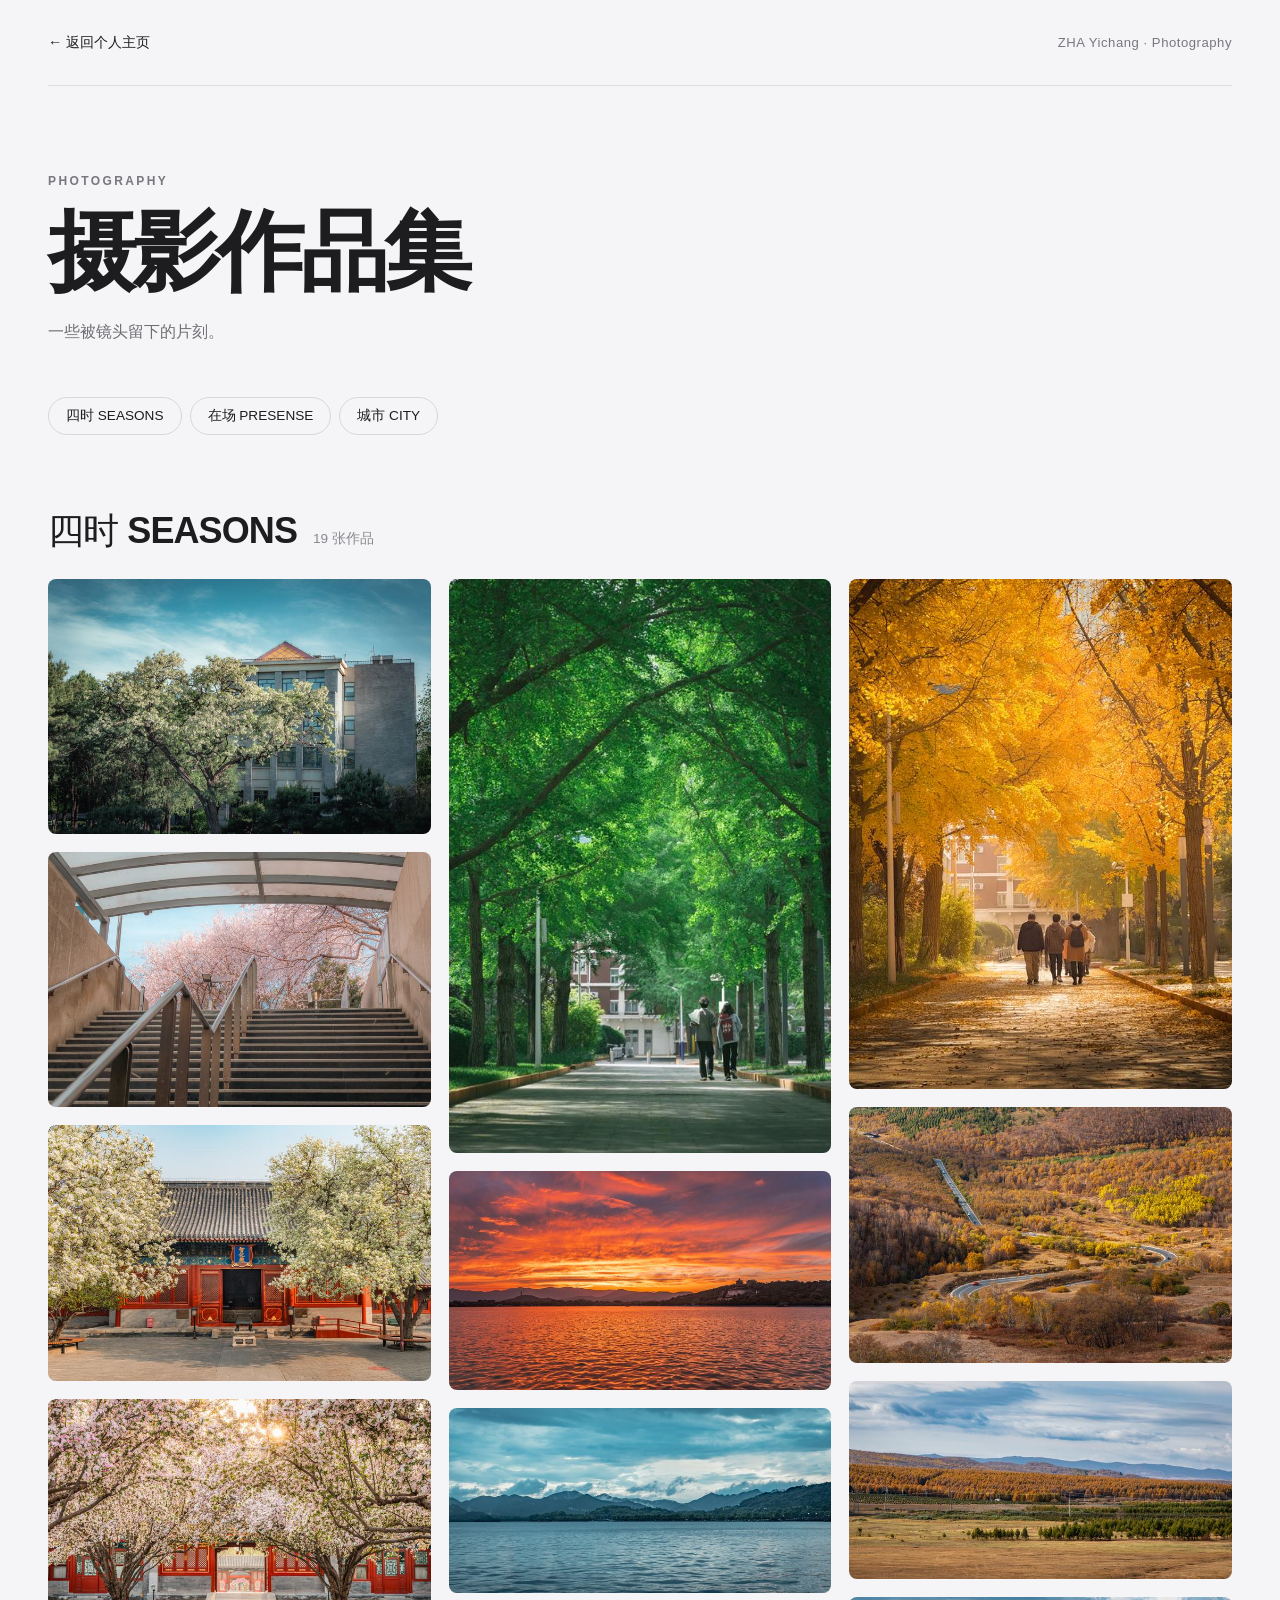
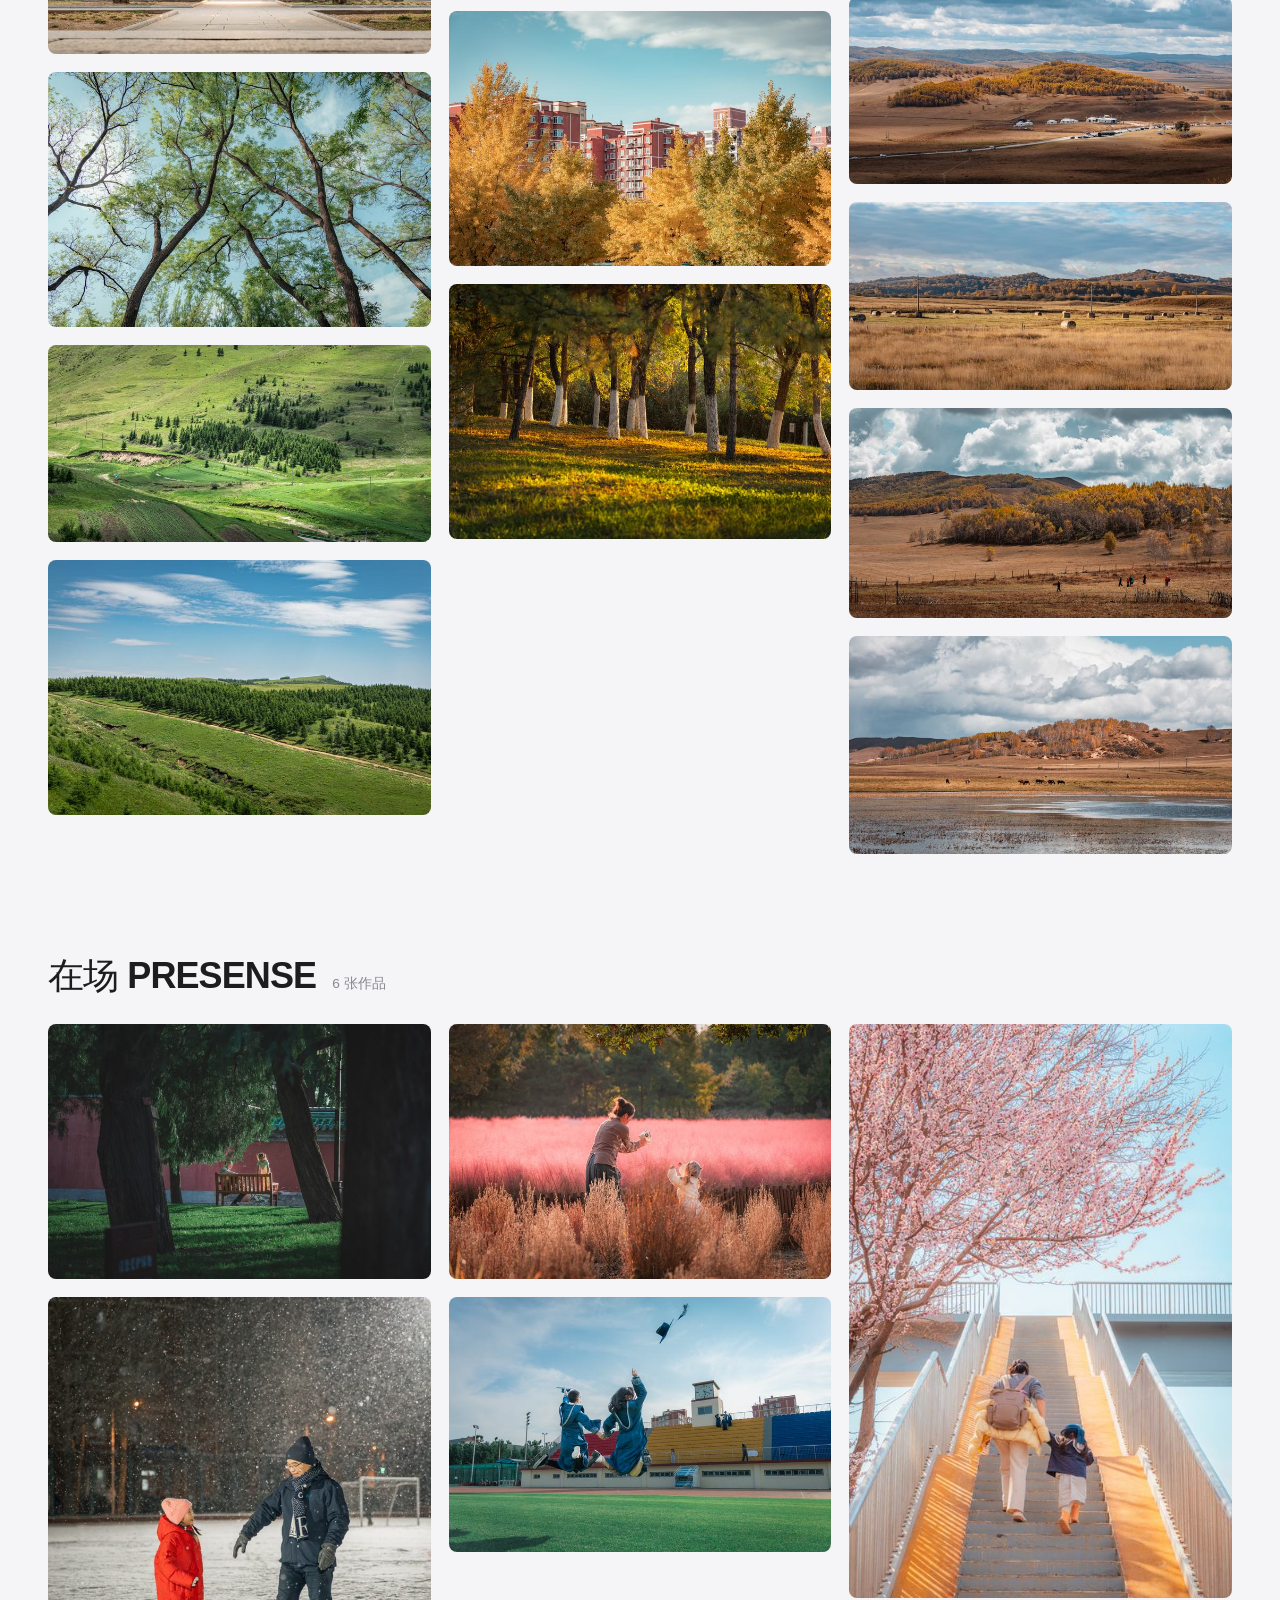
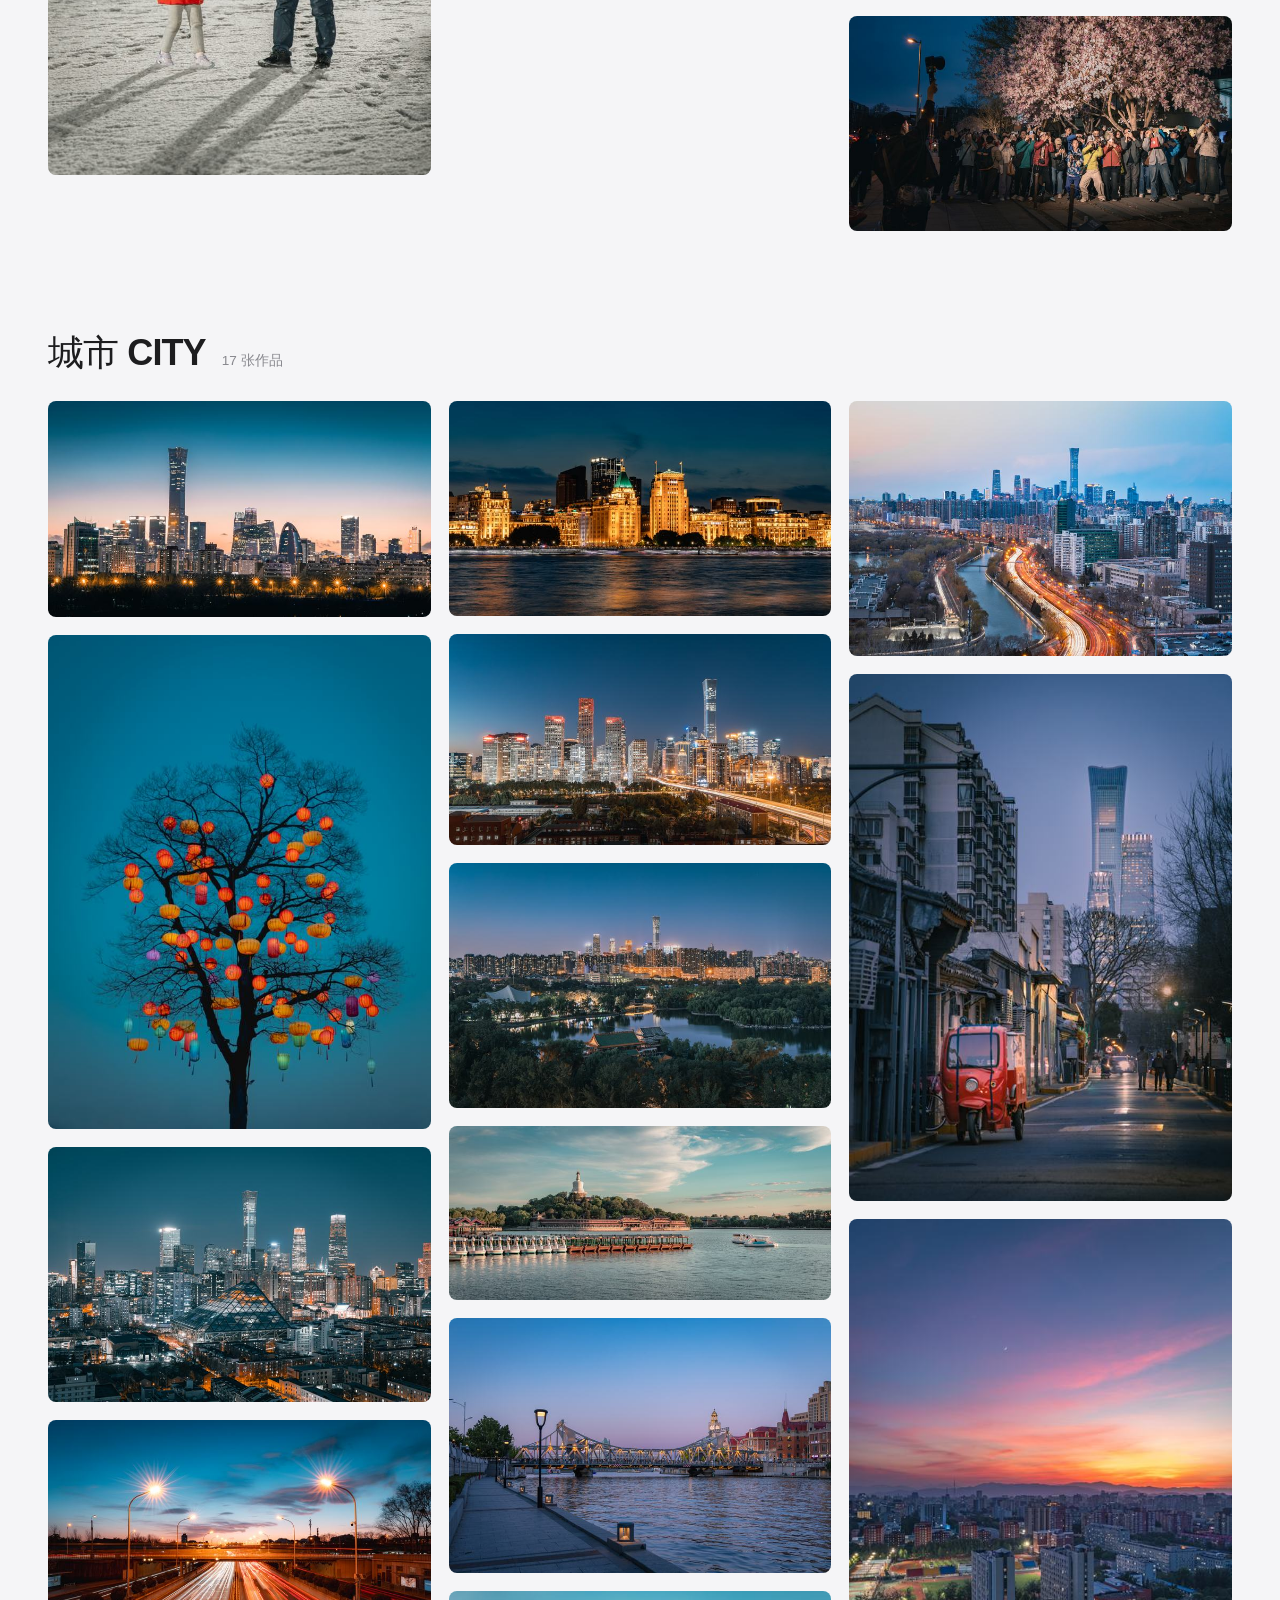
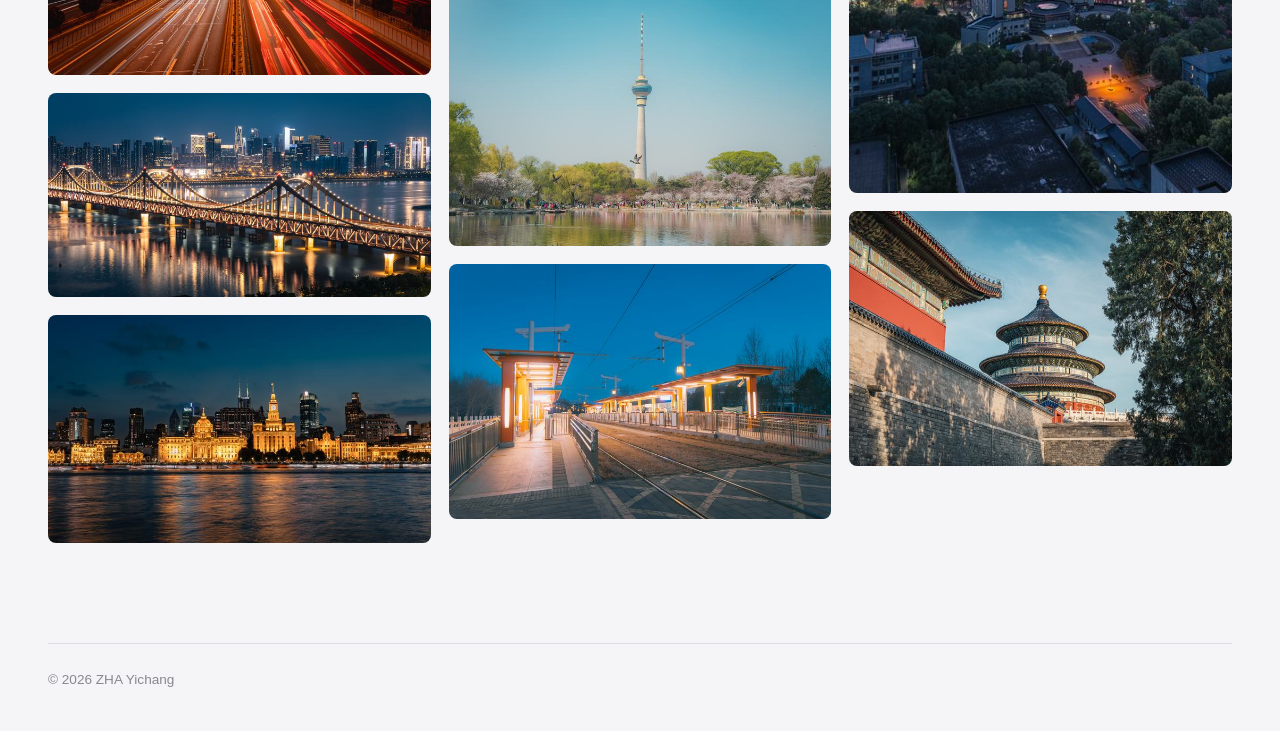
==== photography/index.html @ 71d35d32 "Add photography gallery and batch image workflow" ====
<!doctype html>
<html lang="zh-CN">
<head>
  <meta charset="utf-8">
  <meta name="viewport" content="width=device-width, initial-scale=1">
  <meta name="theme-color" content="#f5f5f7">
  <title>摄影作品集 | 查一畅</title>
  <meta name="description" content="查一畅的摄影作品集。">
  <link rel="icon" href="data:,">
  <link rel="stylesheet" href="style.css">
  <script src="photos.js" defer></script>
  <script src="script.js" defer></script>
</head>
<body>
  <div class="page">
    <header class="site-header">
      <a class="home-link" href="../">← 返回个人主页</a>
      <span class="site-name">ZHA Yichang · Photography</span>
    </header>

    <main>
      <div class="intro">
        <p class="eyebrow">PHOTOGRAPHY</p>
        <h1>摄影作品集</h1>
        <p>一些被镜头留下的片刻。</p>
      </div>
      <nav id="series-nav" class="series-nav" aria-label="作品系列"></nav>
      <div id="series-list"></div>
    </main>
    <footer>© 2026 ZHA Yichang</footer>
  </div>

  <dialog id="lightbox" aria-label="放大查看照片">
    <div class="lightbox-bar">
      <span id="photo-position"></span>
      <button id="close-photo" type="button" aria-label="关闭照片">×</button>
    </div>
    <button id="previous-photo" class="lightbox-arrow previous" type="button" aria-label="上一张">‹</button>
    <img id="large-photo" alt="">
    <button id="next-photo" class="lightbox-arrow next" type="button" aria-label="下一张">›</button>
    <p id="photo-title"></p>
  </dialog>
</body>
</html>
---- photography/style.css ----
:root {
  color-scheme: light dark;
  font-family: -apple-system, BlinkMacSystemFont, "PingFang SC", "Microsoft YaHei", sans-serif;
  background: #f5f5f7;
  color: #1d1d1f;
}
* { box-sizing: border-box; }
html { scroll-behavior: smooth; }
body { margin: 0; }
body:has(dialog[open]) { overflow: hidden; }
button { font: inherit; }
a { color: inherit; }
.page { max-width: 1240px; padding: 0 28px; margin: auto; }
.site-header { min-height: 86px; display: flex; align-items: center; justify-content: space-between; gap: 20px; border-bottom: 1px solid #dedee2; }
.home-link { text-decoration: none; font-size: .9rem; }
.home-link:hover { text-decoration: underline; }
.site-name { color: #77777e; font-size: .82rem; letter-spacing: .04em; }
.intro { padding: 88px 0 54px; }
.eyebrow { margin: 0 0 16px; color: #77777e; font-size: .75rem; font-weight: 600; letter-spacing: .2em; }
h1 { margin: 0; font-size: clamp(2.7rem, 7vw, 5.5rem); line-height: 1.08; letter-spacing: -.045em; font-weight: 600; }
.intro > p:last-child { margin: 22px 0 0; color: #6e6e73; font-size: 1.02rem; }
.series-nav { display: flex; gap: 8px; flex-wrap: wrap; margin-bottom: 74px; }
.series-nav a { padding: 9px 17px; border: 1px solid #d8d8dc; border-radius: 100px; text-decoration: none; font-size: .85rem; transition: background .18s, border-color .18s; }
.series-nav a:hover, .series-nav a:focus-visible { background: #fff; border-color: #a5a5ab; }
.series { scroll-margin-top: 26px; margin-bottom: 100px; }
.series-heading { display: flex; align-items: baseline; gap: 16px; margin-bottom: 27px; }
.series-heading h2 { margin: 0; font-size: clamp(1.6rem, 3vw, 2.25rem); line-height: 1.2; letter-spacing: -.025em; font-weight: 550; }
.series-heading span { color: #88888e; font-size: .85rem; }
.photo-grid { columns: 3; column-gap: 18px; }
.photo-card { display: block; width: 100%; padding: 0; margin: 0 0 18px; border: 0; border-radius: 8px; overflow: hidden; background: #e9e9ec; break-inside: avoid; cursor: zoom-in; text-align: left; }
.photo-card img { display: block; width: 100%; height: auto; transition: transform .3s ease, filter .3s ease; }
.photo-card:hover img { transform: scale(1.025); filter: brightness(.95); }
.photo-card:focus-visible { outline: 3px solid #0066cc; outline-offset: 3px; }
footer { padding: 28px 0 44px; border-top: 1px solid #dedee2; color: #88888e; font-size: .85rem; }
dialog { position: fixed; width: 100vw; max-width: none; height: 100dvh; max-height: none; inset: 0; margin: 0; padding: 0; border: 0; background: #111; color: #fff; }
dialog::backdrop { background: #111; }
.lightbox-bar { position: absolute; z-index: 2; top: 0; left: 0; right: 0; height: 66px; padding: 0 22px; display: flex; justify-content: space-between; align-items: center; background: linear-gradient(#0009, transparent); font-size: .85rem; }
#close-photo { width: 44px; height: 44px; border: 0; background: #ffffff20; border-radius: 50%; color: #fff; font-size: 2rem; line-height: 1; cursor: pointer; }
#large-photo { display: block; width: 100%; height: 100%; object-fit: contain; padding: 66px 75px 78px; }
.lightbox-arrow { position: absolute; z-index: 2; top: 50%; transform: translateY(-50%); width: 48px; height: 60px; border: 0; background: #ffffff20; color: #fff; font-size: 2.4rem; cursor: pointer; }
.lightbox-arrow.previous { left: 12px; }
.lightbox-arrow.next { right: 12px; }
#photo-title { position: absolute; bottom: 20px; left: 50%; transform: translateX(-50%); margin: 0; max-width: 80%; overflow: hidden; white-space: nowrap; text-overflow: ellipsis; color: #ddd; font-size: .9rem; }
@media (max-width: 800px) { .photo-grid { columns: 2; } .intro { padding-top: 64px; } }
@media (max-width: 560px) { .page { padding: 0 16px; } .site-header { min-height: 68px; } .site-name { display: none; } .intro { padding: 60px 0 38px; } .series-nav { margin-bottom: 58px; } .photo-grid { columns: 1; } .series { margin-bottom: 68px; } #large-photo { padding: 68px 8px 85px; } .lightbox-arrow { top: auto; bottom: 12px; transform: none; } .lightbox-arrow.previous { left: 16px; } .lightbox-arrow.next { right: 16px; } }
@media (prefers-color-scheme: dark) { :root { background: #090909; color: #f5f5f7; } .site-header, footer { border-color: #303035; } .site-name, .eyebrow, .intro > p:last-child, .series-heading span, footer { color: #a1a1a6; } .series-nav a { border-color: #414146; } .series-nav a:hover, .series-nav a:focus-visible { background: #252528; border-color: #999; } .photo-card { background: #252528; } }
@media (prefers-reduced-motion: reduce) { html { scroll-behavior: auto; } .photo-card img, .series-nav a { transition: none; } }
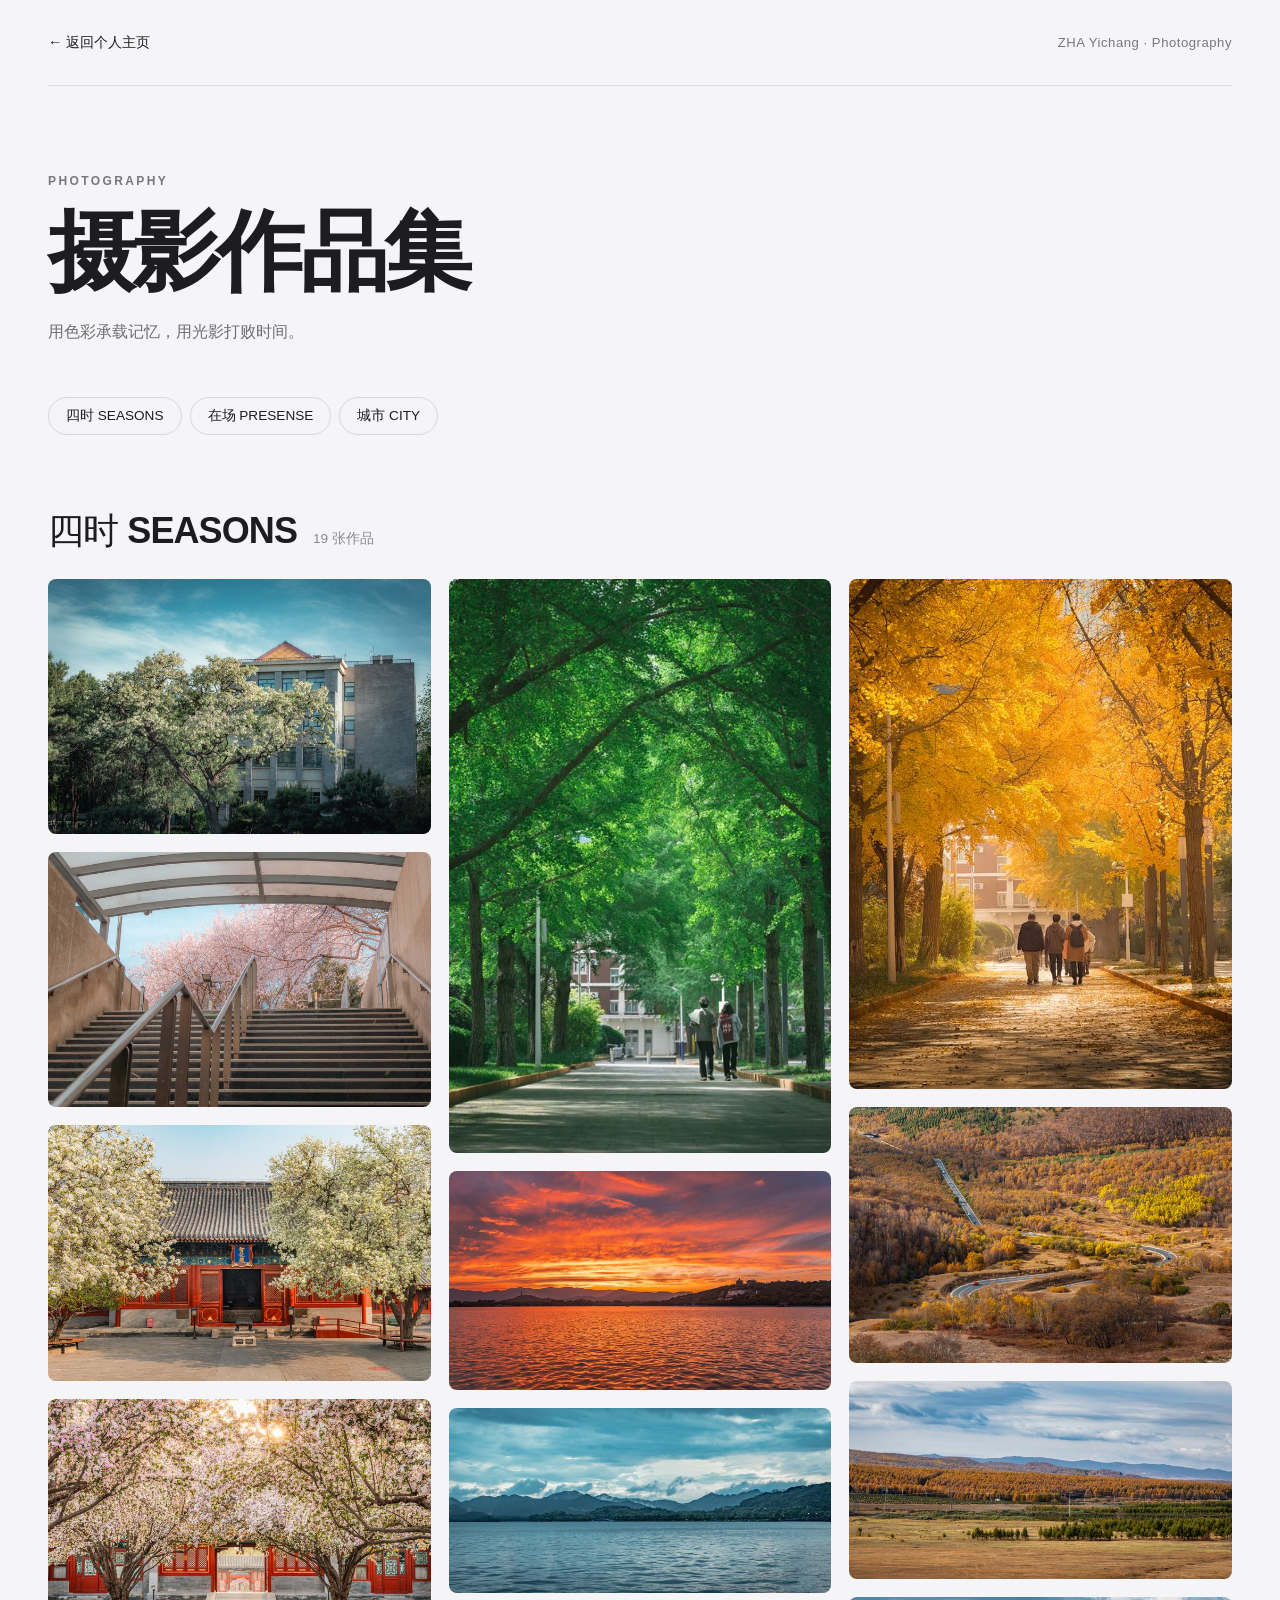
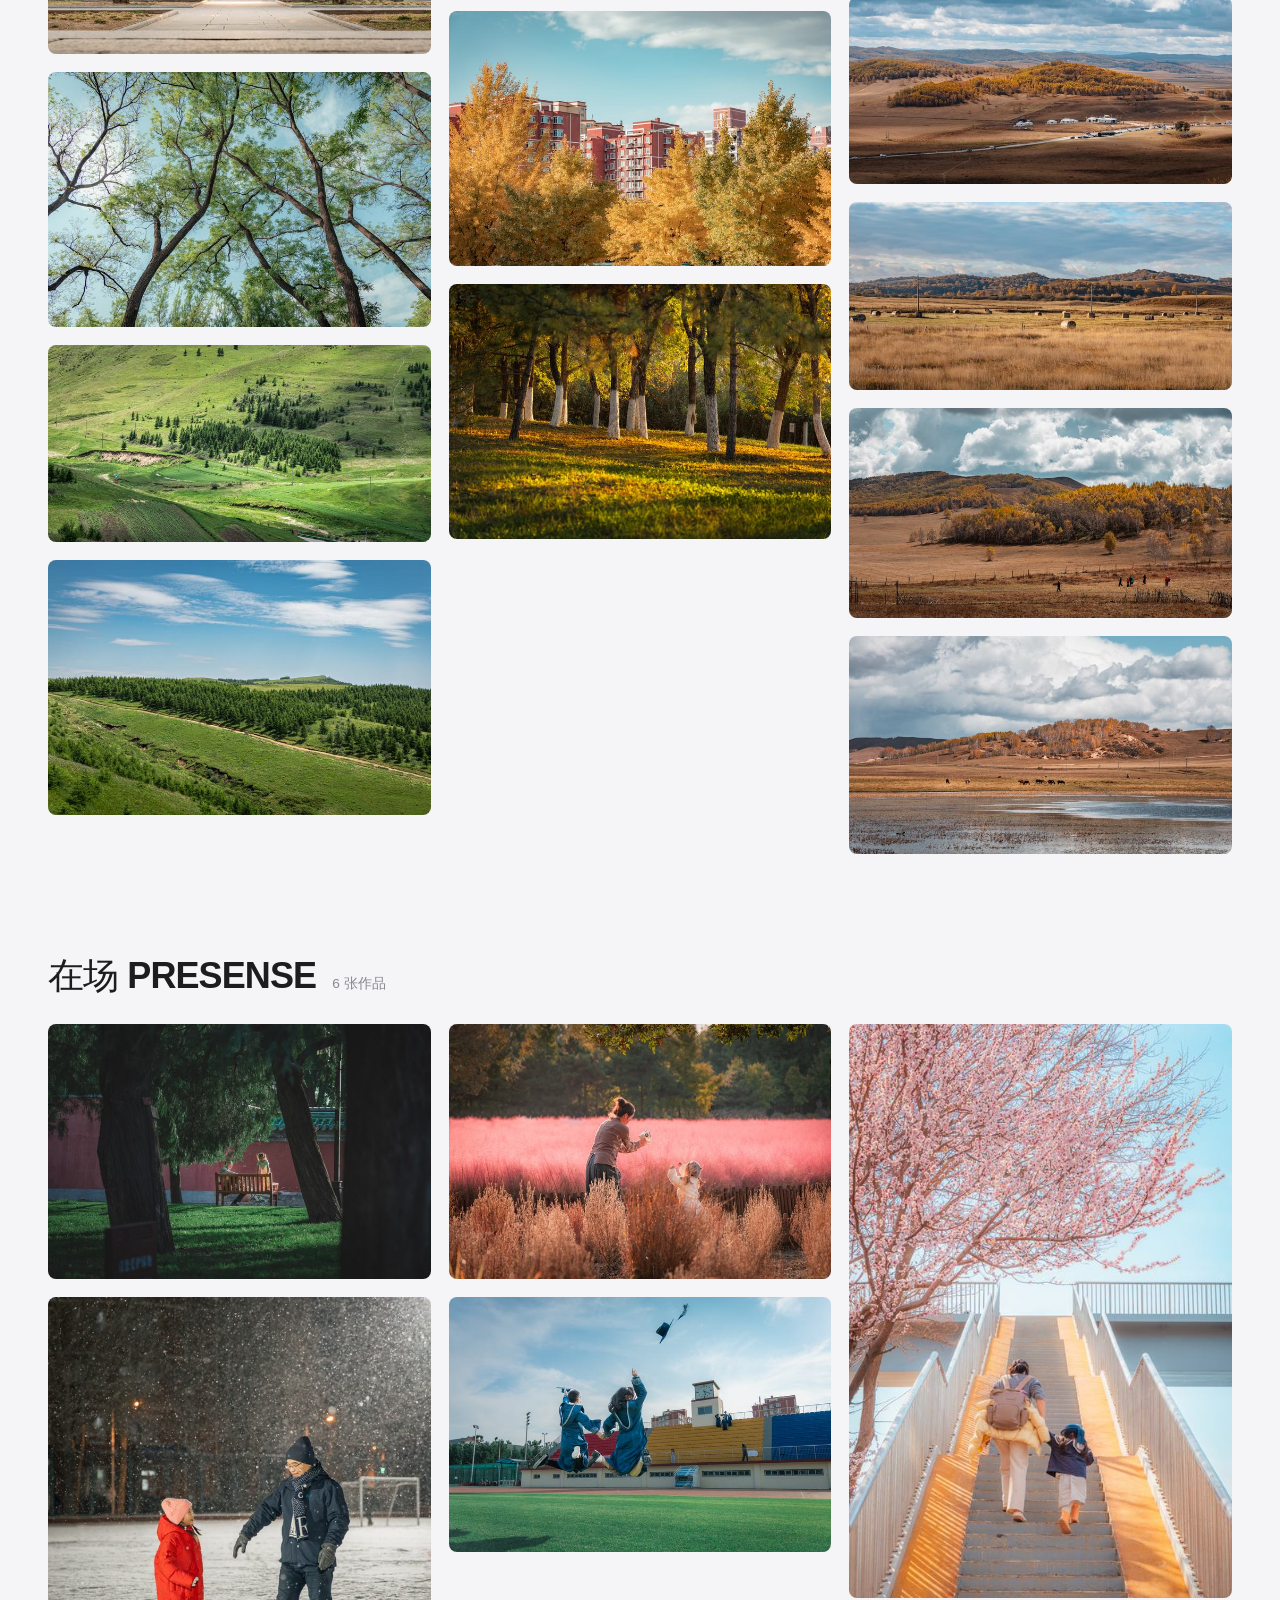
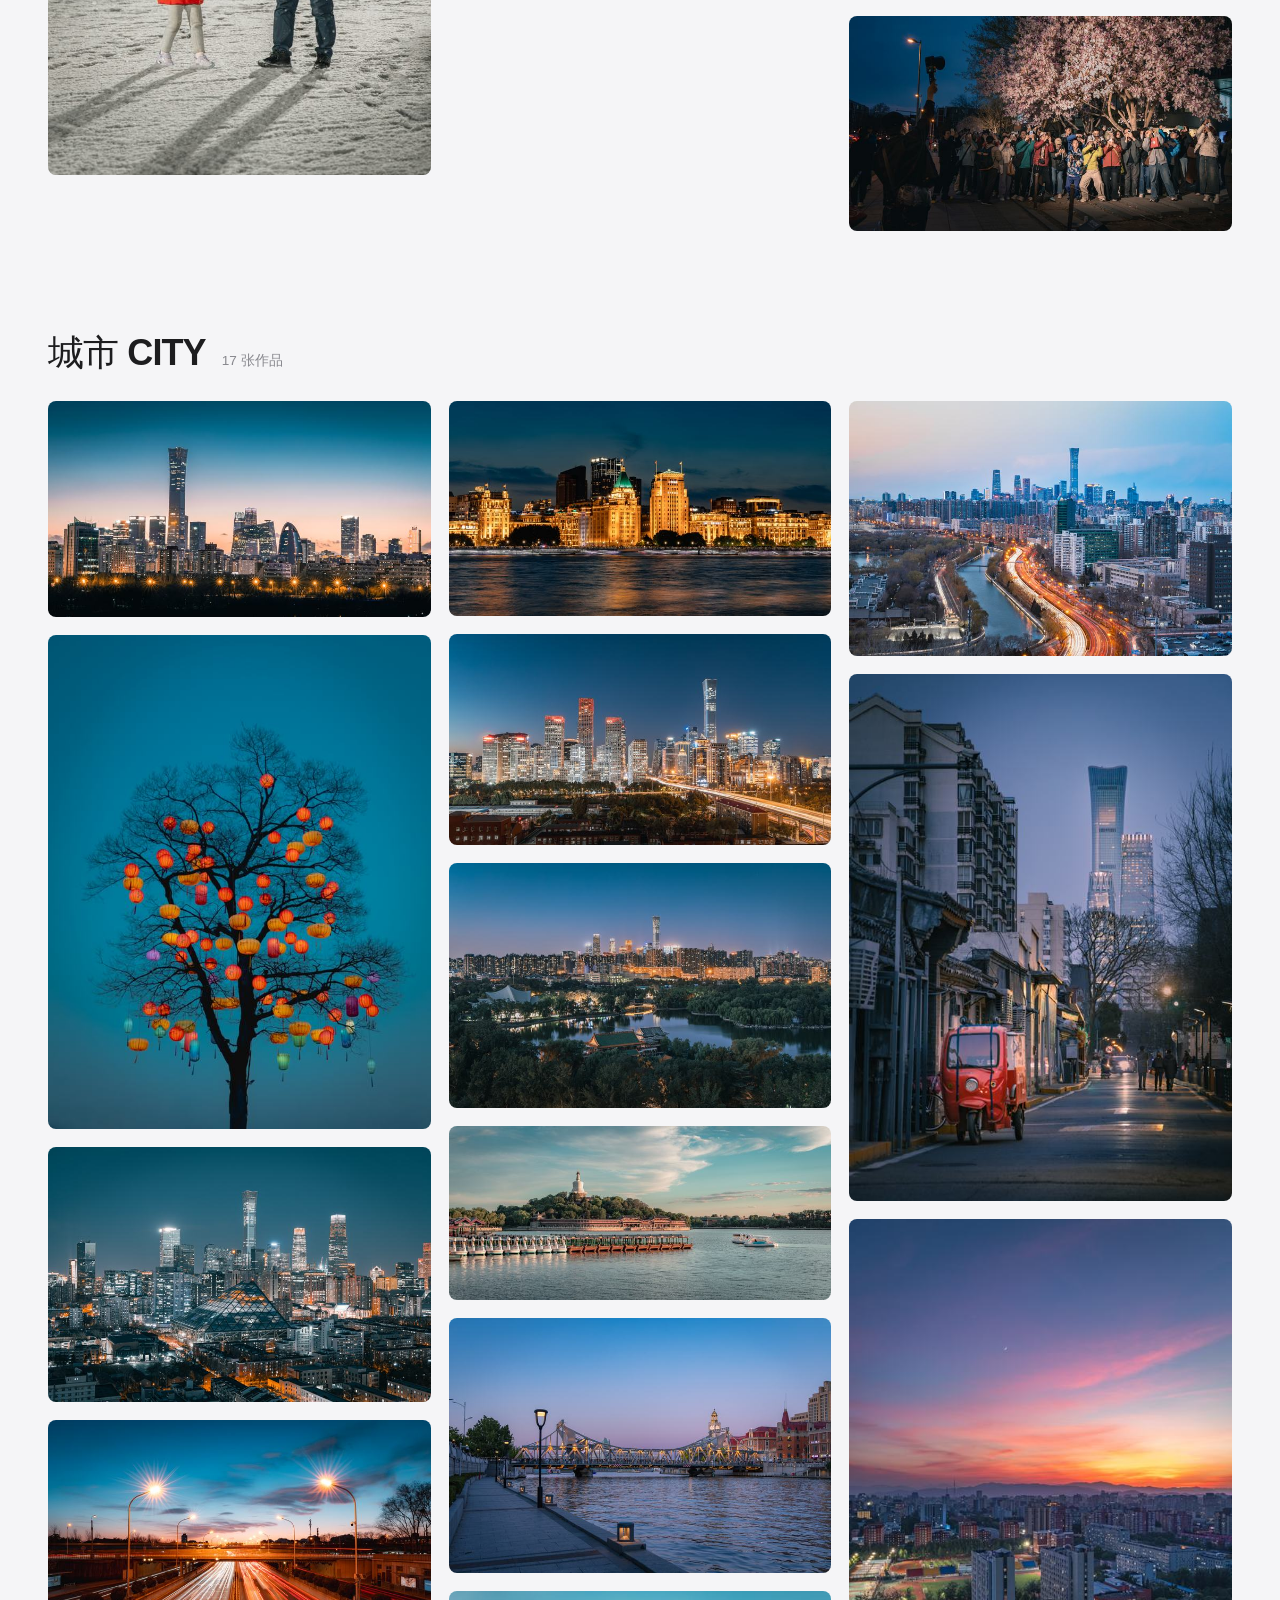
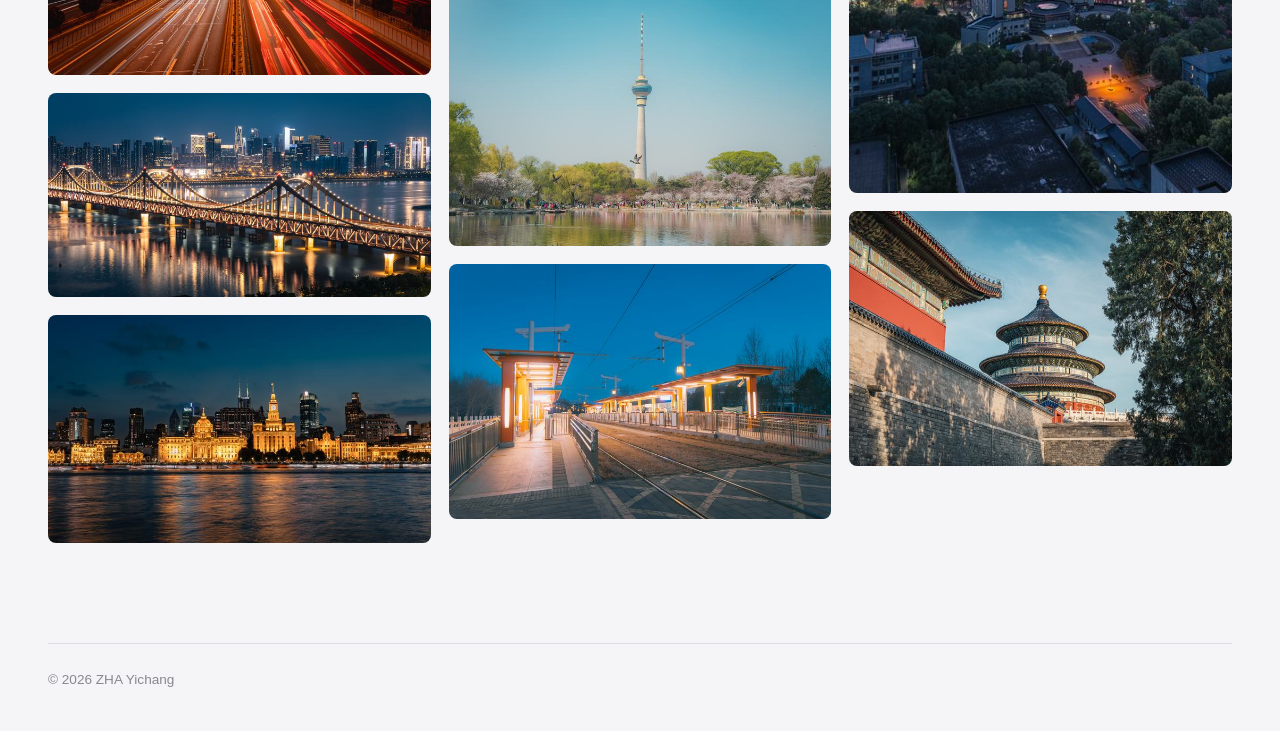
==== commit d4ad659c: "edit label title" ====
--- a/photography/index.html
+++ b/photography/index.html
@@ -4,11 +4,11 @@
   <meta charset="utf-8">
   <meta name="viewport" content="width=device-width, initial-scale=1">
   <meta name="theme-color" content="#f5f5f7">
-  <title>摄影作品集 | 查一畅</title>
+  <title>摄影作品集</title>
   <meta name="description" content="查一畅的摄影作品集。">
   <link rel="icon" href="data:,">
   <link rel="stylesheet" href="style.css">
-  <script src="photos.js" defer></script>
+  <script src="photos.js" def                   er></script>
   <script src="script.js" defer></script>
 </head>
 <body>
@@ -22,7 +22,7 @@
       <div class="intro">
         <p class="eyebrow">PHOTOGRAPHY</p>
         <h1>摄影作品集</h1>
-        <p>一些被镜头留下的片刻。</p>
+        <p>用色彩承载记忆，用光影打败时间。</p>
       </div>
       <nav id="series-nav" class="series-nav" aria-label="作品系列"></nav>
       <div id="series-list"></div>
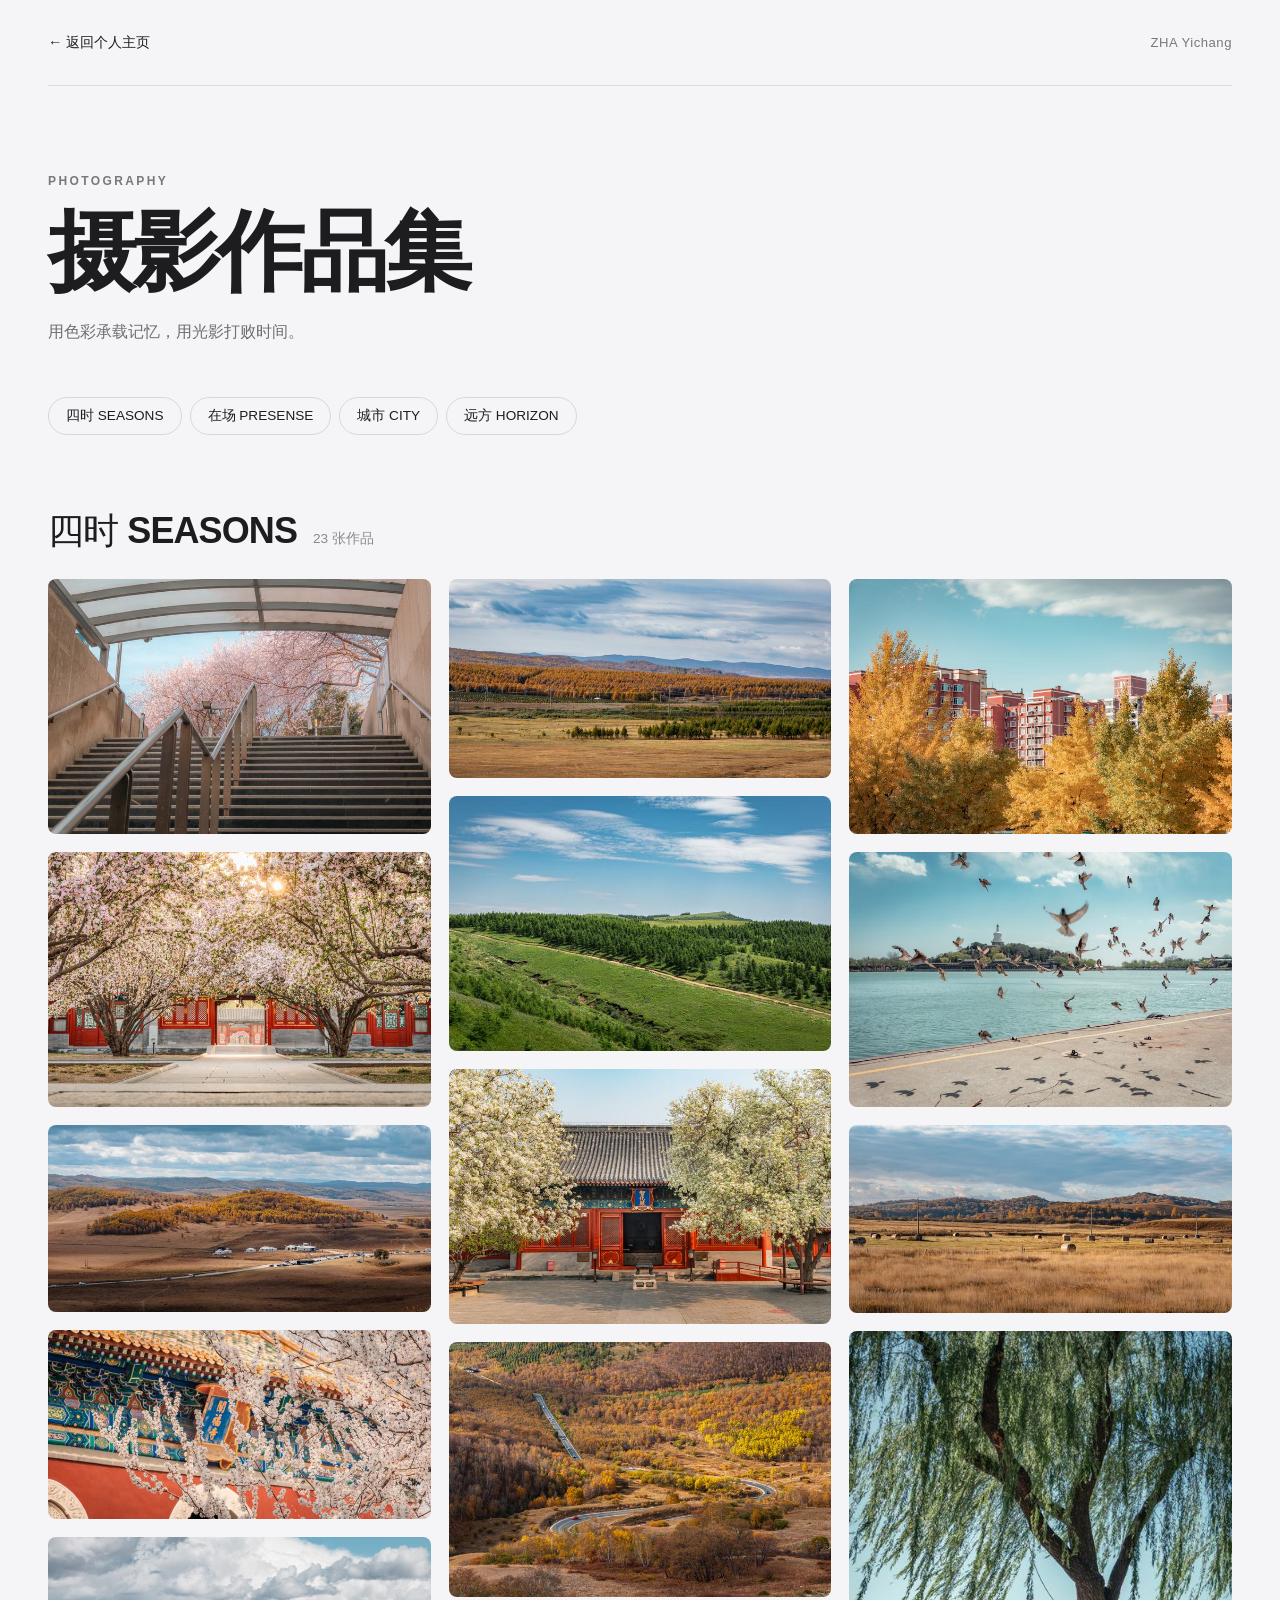
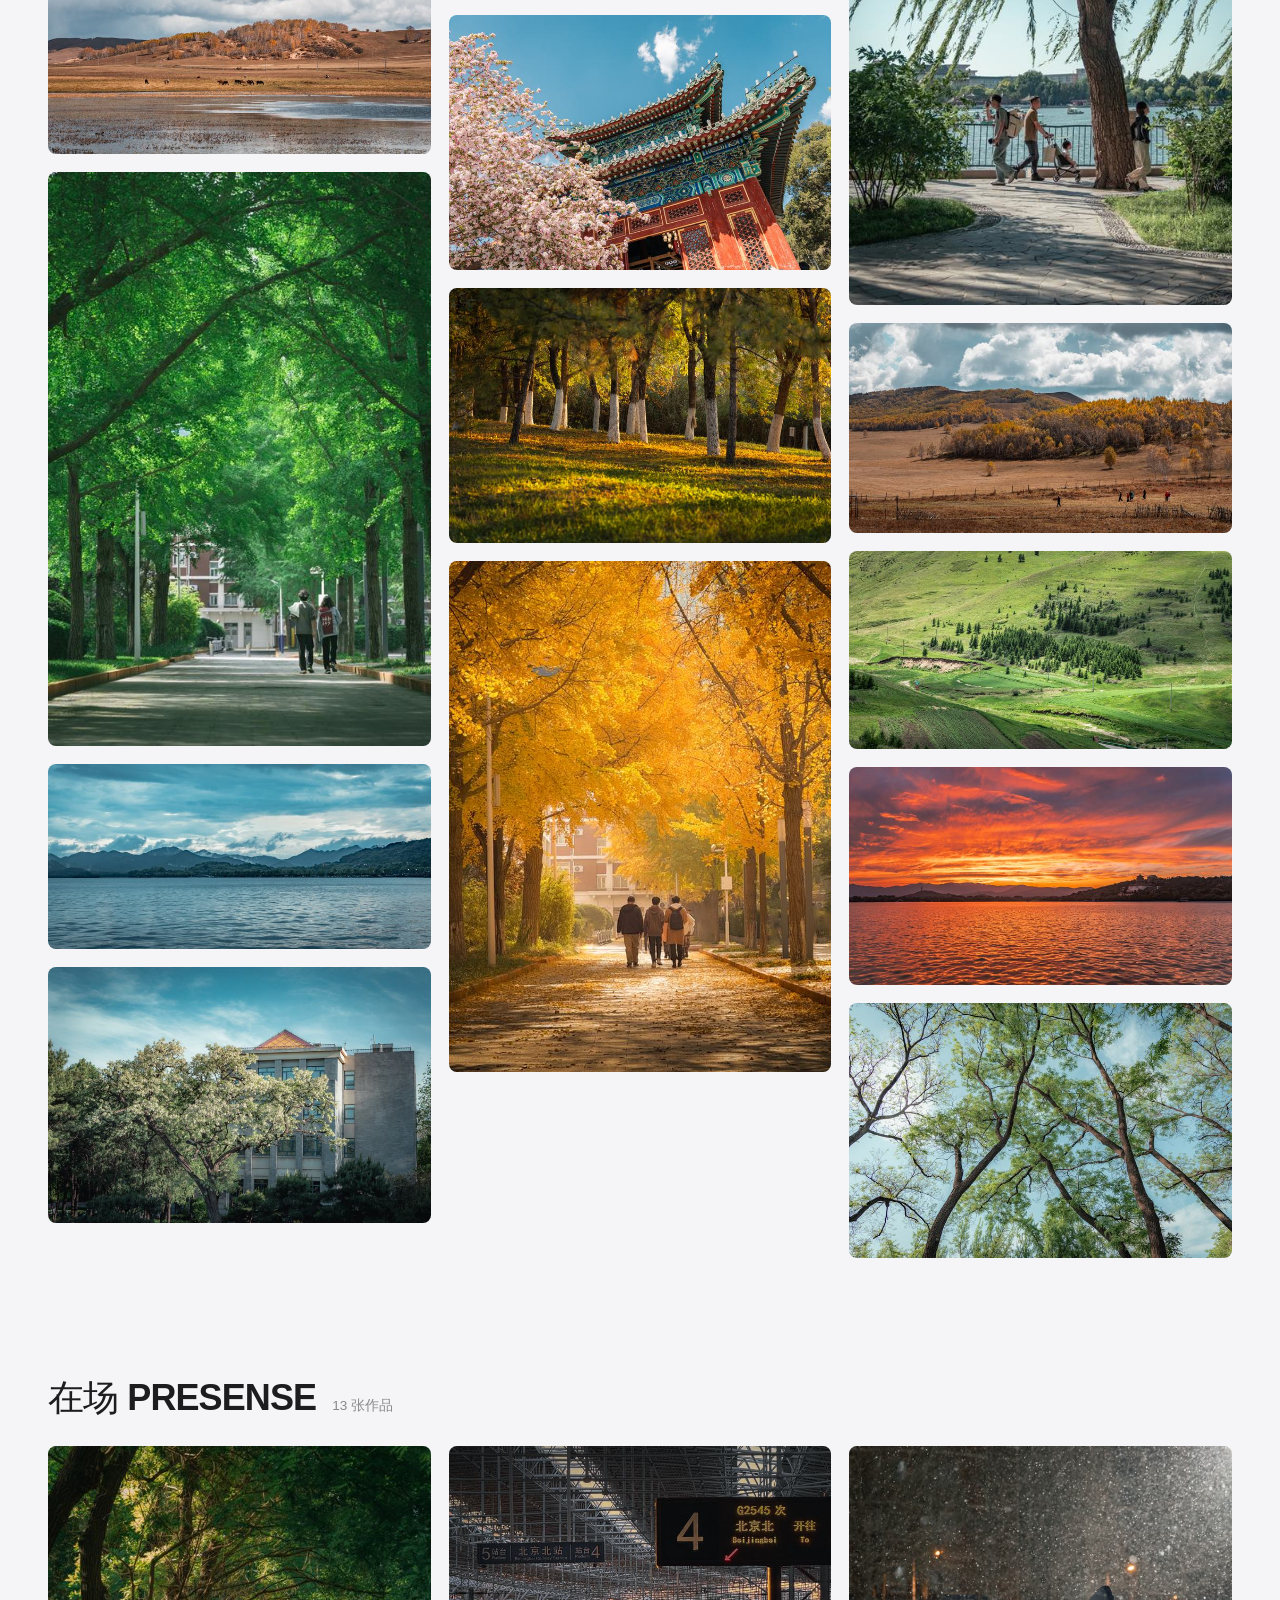
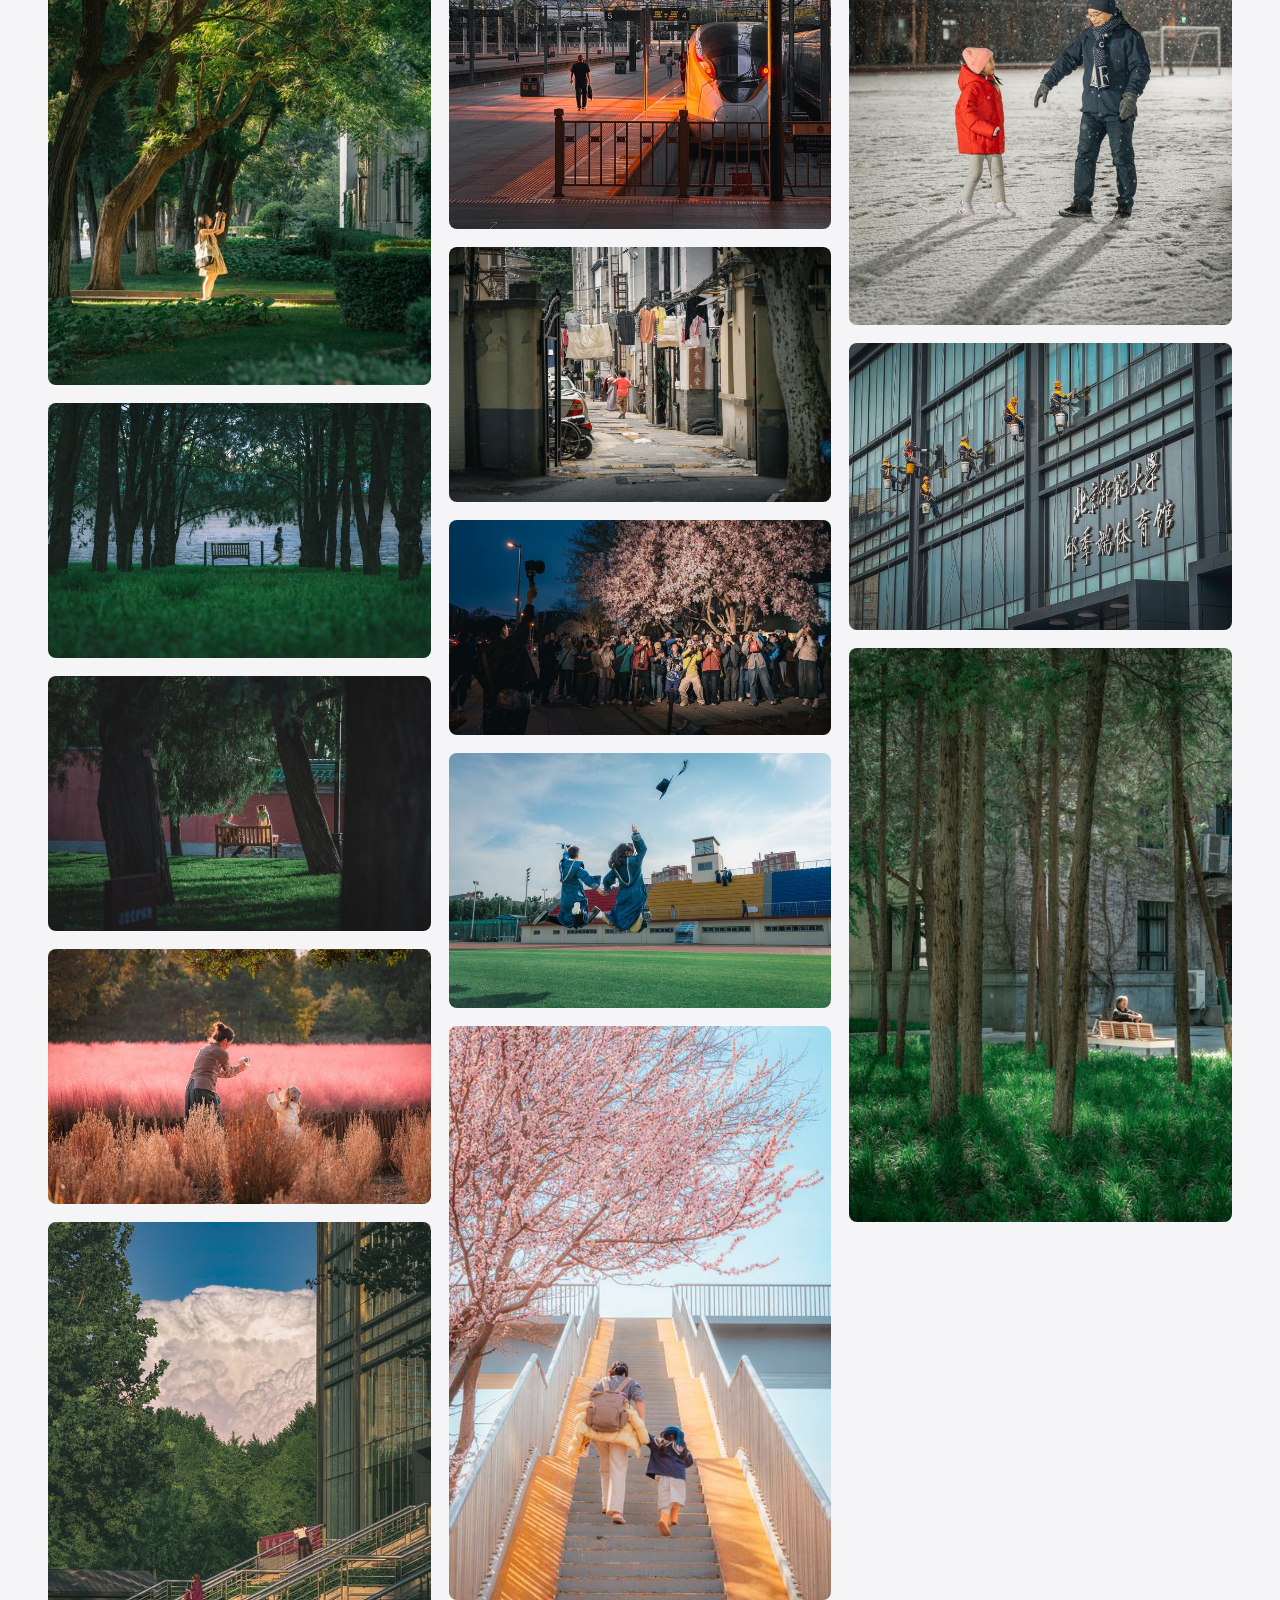
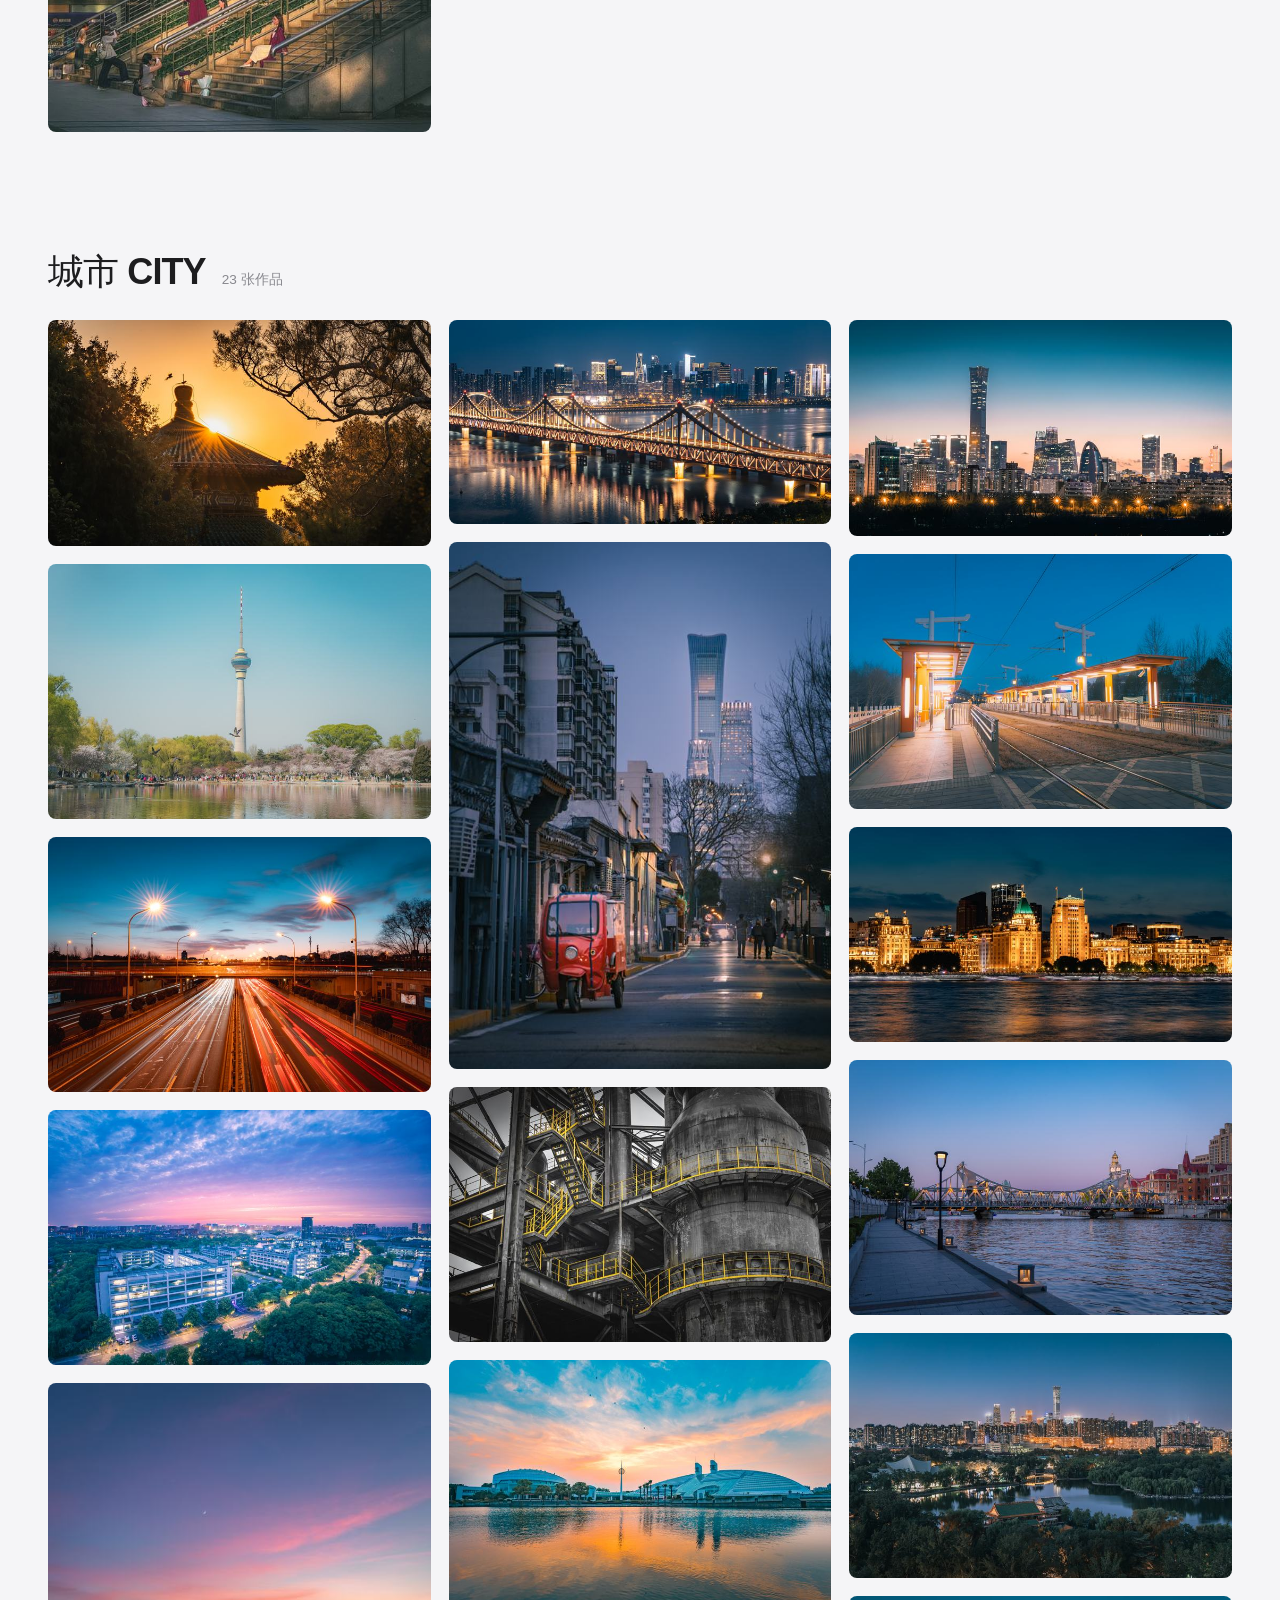
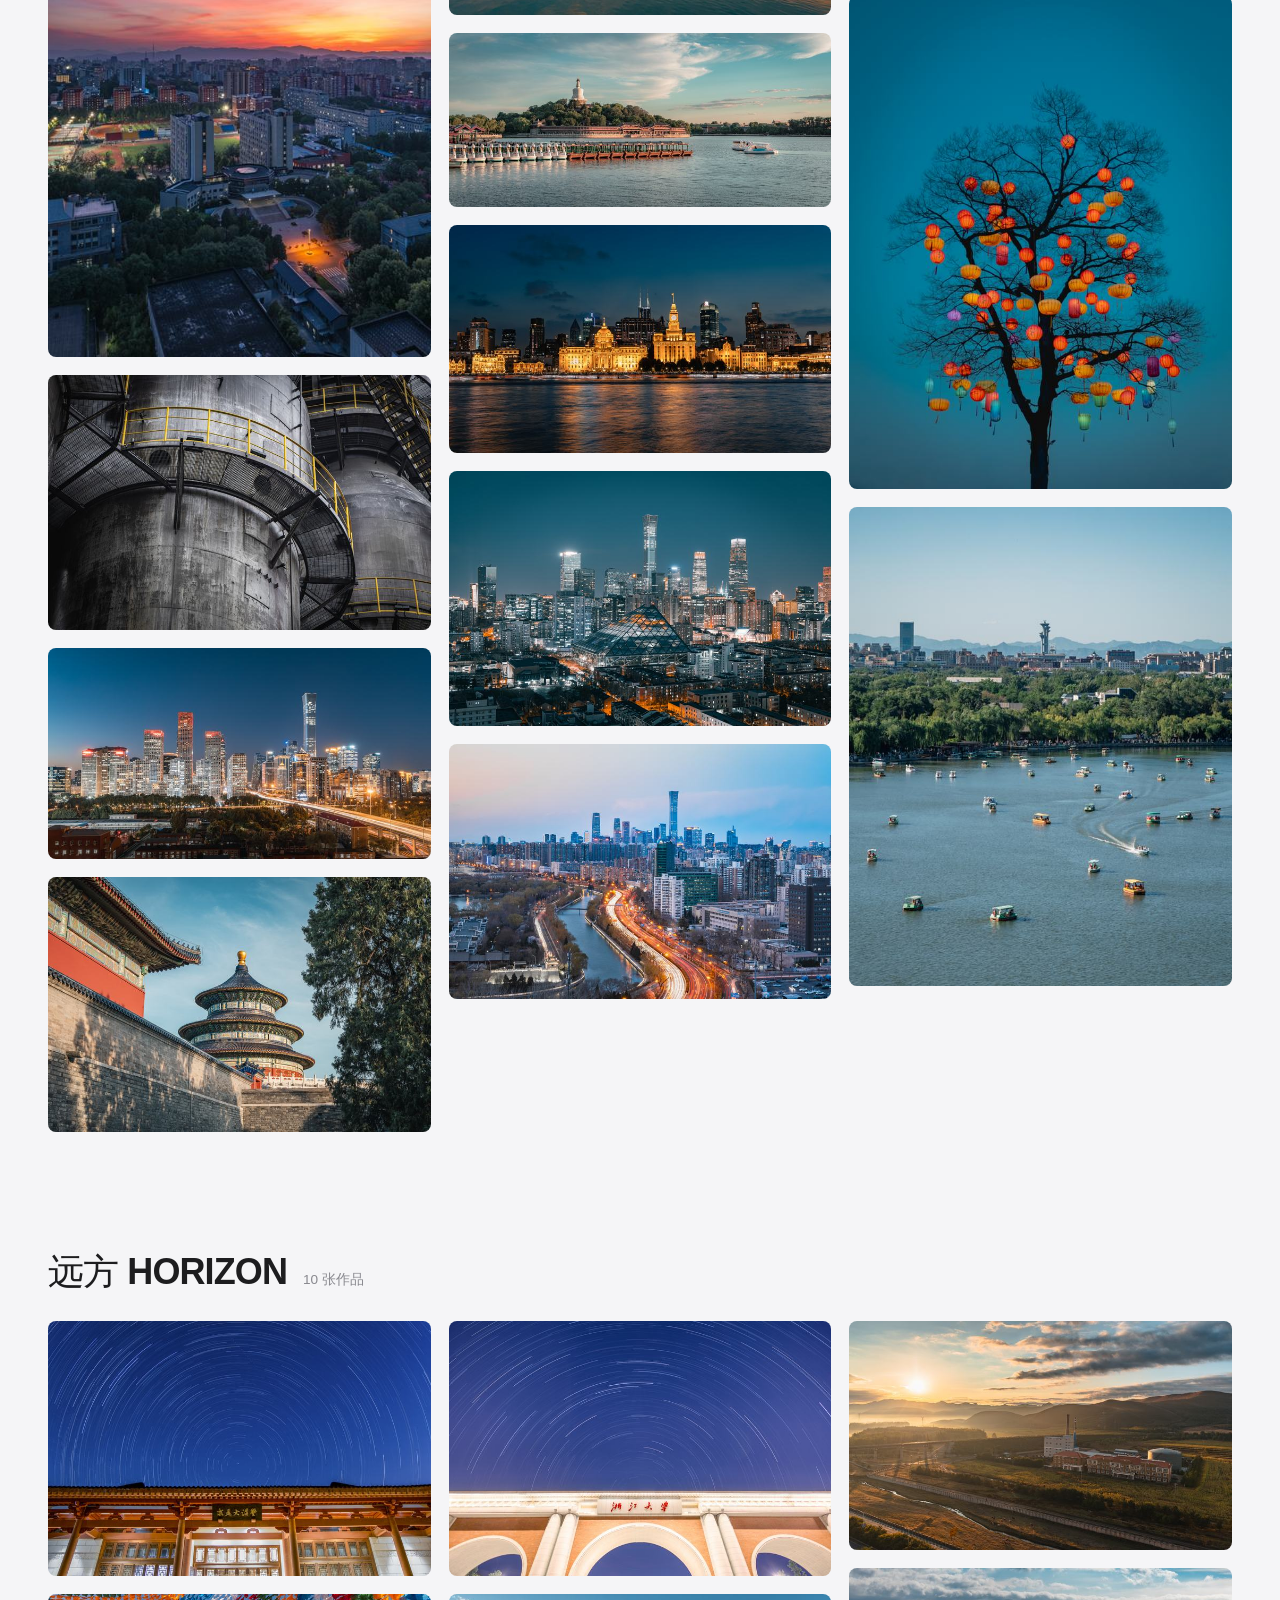
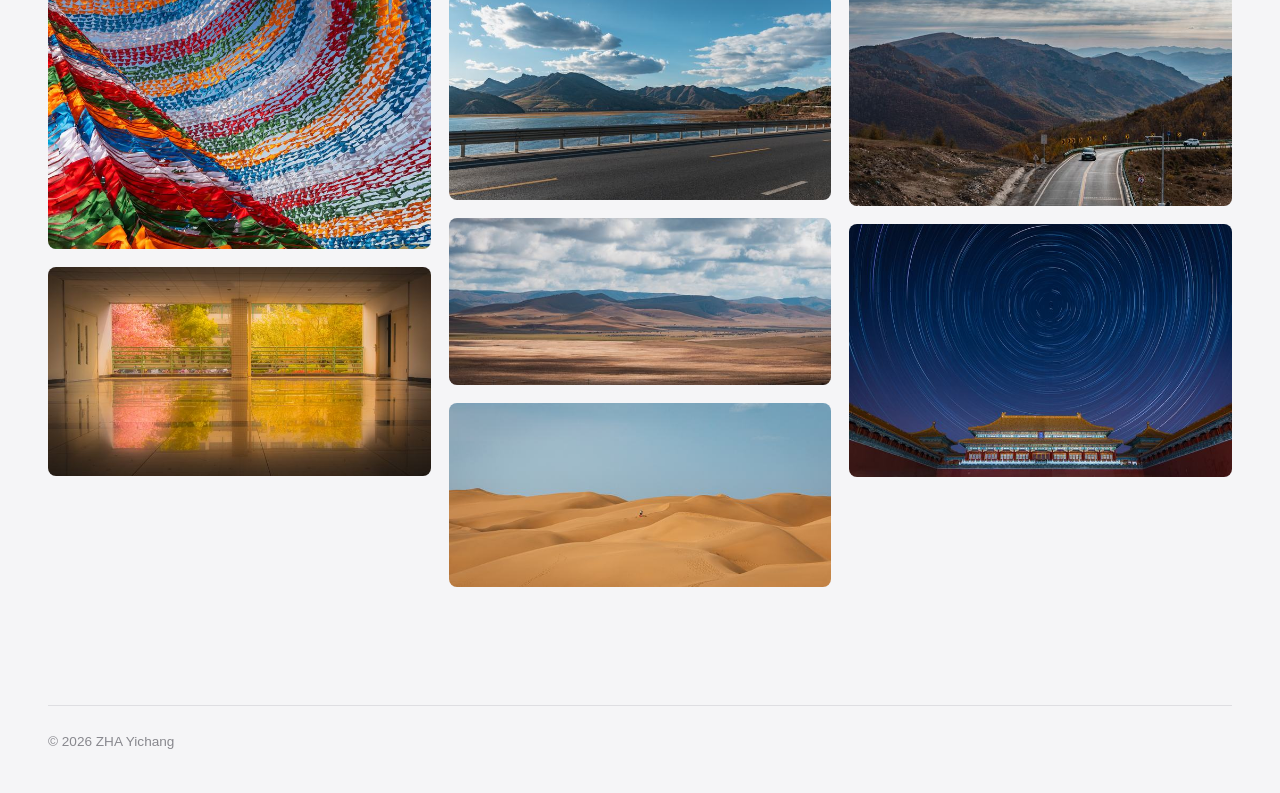
==== commit 123863c5: "adjust subtitle name" ====
--- a/photography/index.html
+++ b/photography/index.html
@@ -15,7 +15,7 @@
   <div class="page">
     <header class="site-header">
       <a class="home-link" href="../">← 返回个人主页</a>
-      <span class="site-name">ZHA Yichang · Photography</span>
+      <span class="site-name">ZHA Yichang</span>
     </header>
 
     <main>
--- a/photography/style.css
+++ b/photography/style.css
@@ -27,7 +27,7 @@
 .series-heading h2 { margin: 0; font-size: clamp(1.6rem, 3vw, 2.25rem); line-height: 1.2; letter-spacing: -.025em; font-weight: 550; }
 .series-heading span { color: #88888e; font-size: .85rem; }
 .photo-grid { columns: 3; column-gap: 18px; }
-.photo-card { display: block; width: 100%; padding: 0; margin: 0 0 18px; border: 0; border-radius: 8px; overflow: hidden; background: #e9e9ec; break-inside: avoid; cursor: zoom-in; text-align: left; }
+.photo-card { display: inline-block; vertical-align: top; width: 100%; padding: 0; margin: 0 0 18px; border: 0; border-radius: 8px; overflow: hidden; background: #e9e9ec; break-inside: avoid; cursor: zoom-in; text-align: left; }
 .photo-card img { display: block; width: 100%; height: auto; transition: transform .3s ease, filter .3s ease; }
 .photo-card:hover img { transform: scale(1.025); filter: brightness(.95); }
 .photo-card:focus-visible { outline: 3px solid #0066cc; outline-offset: 3px; }
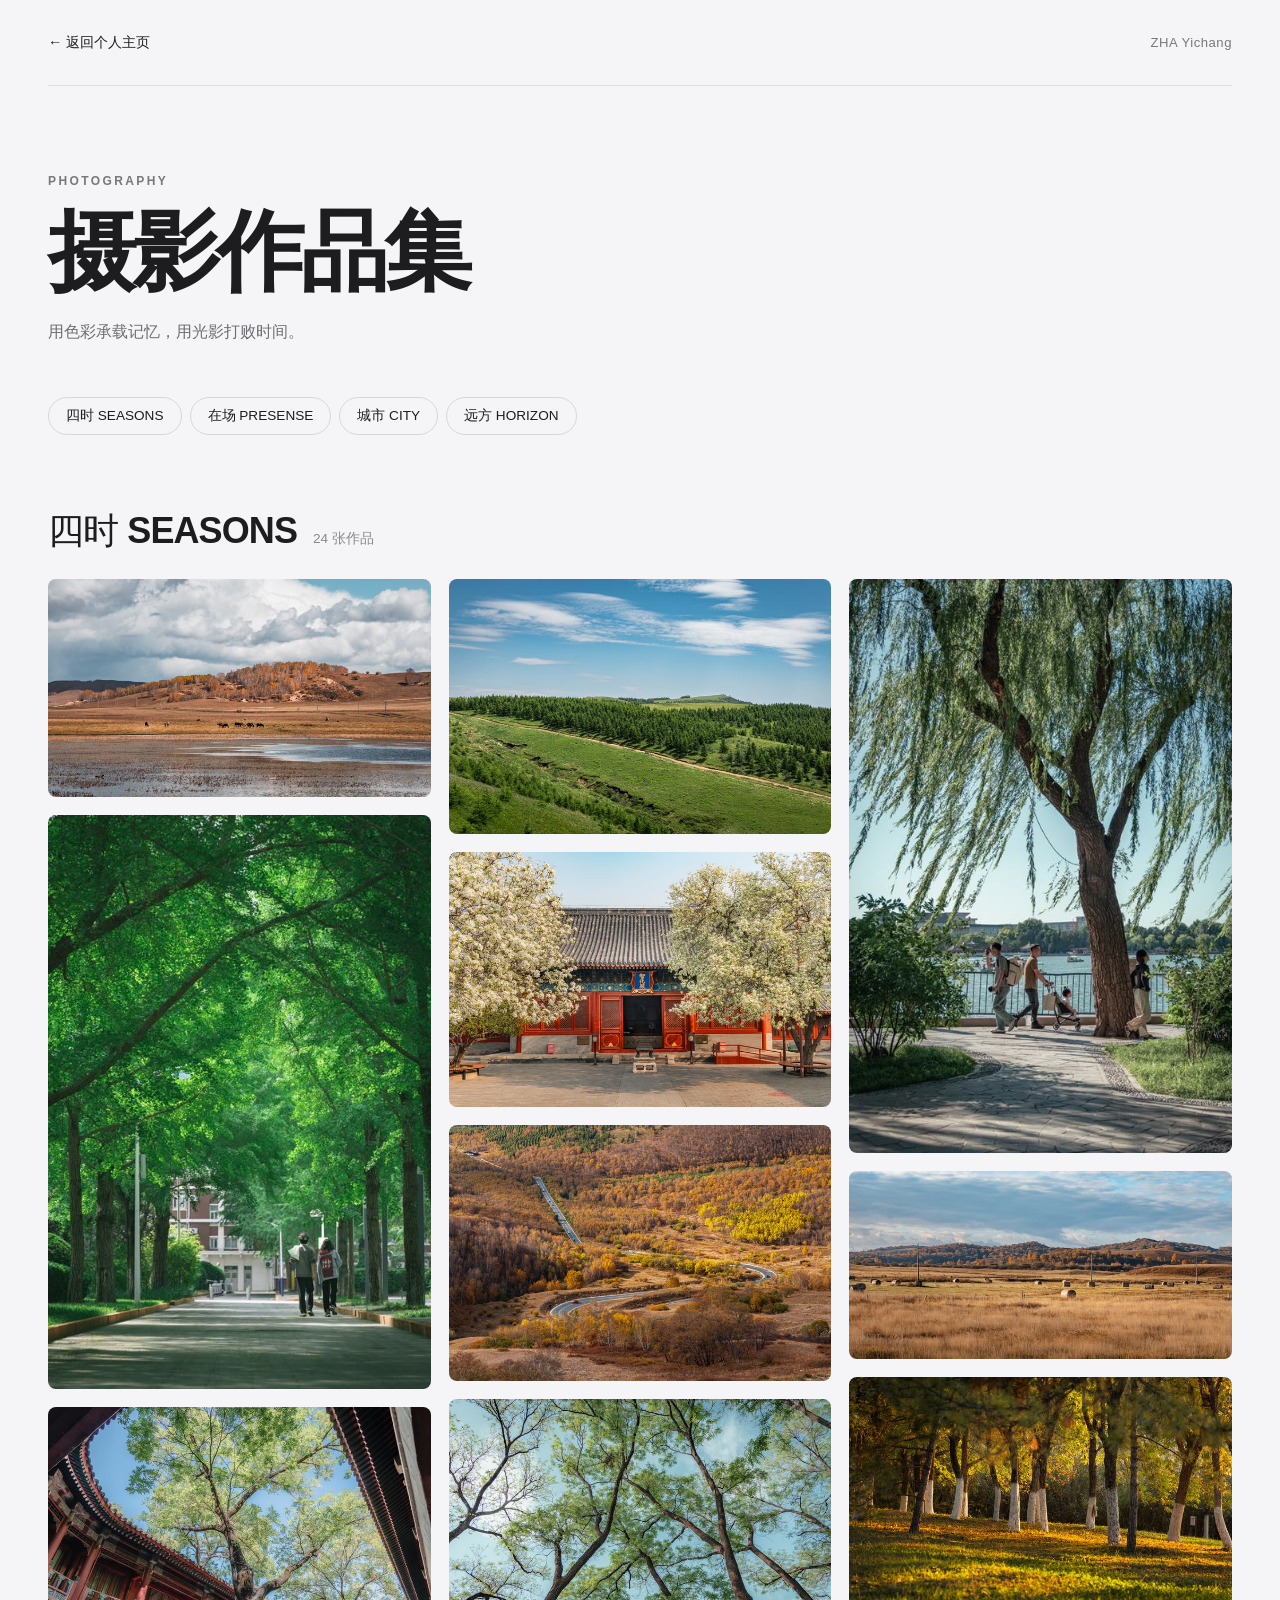
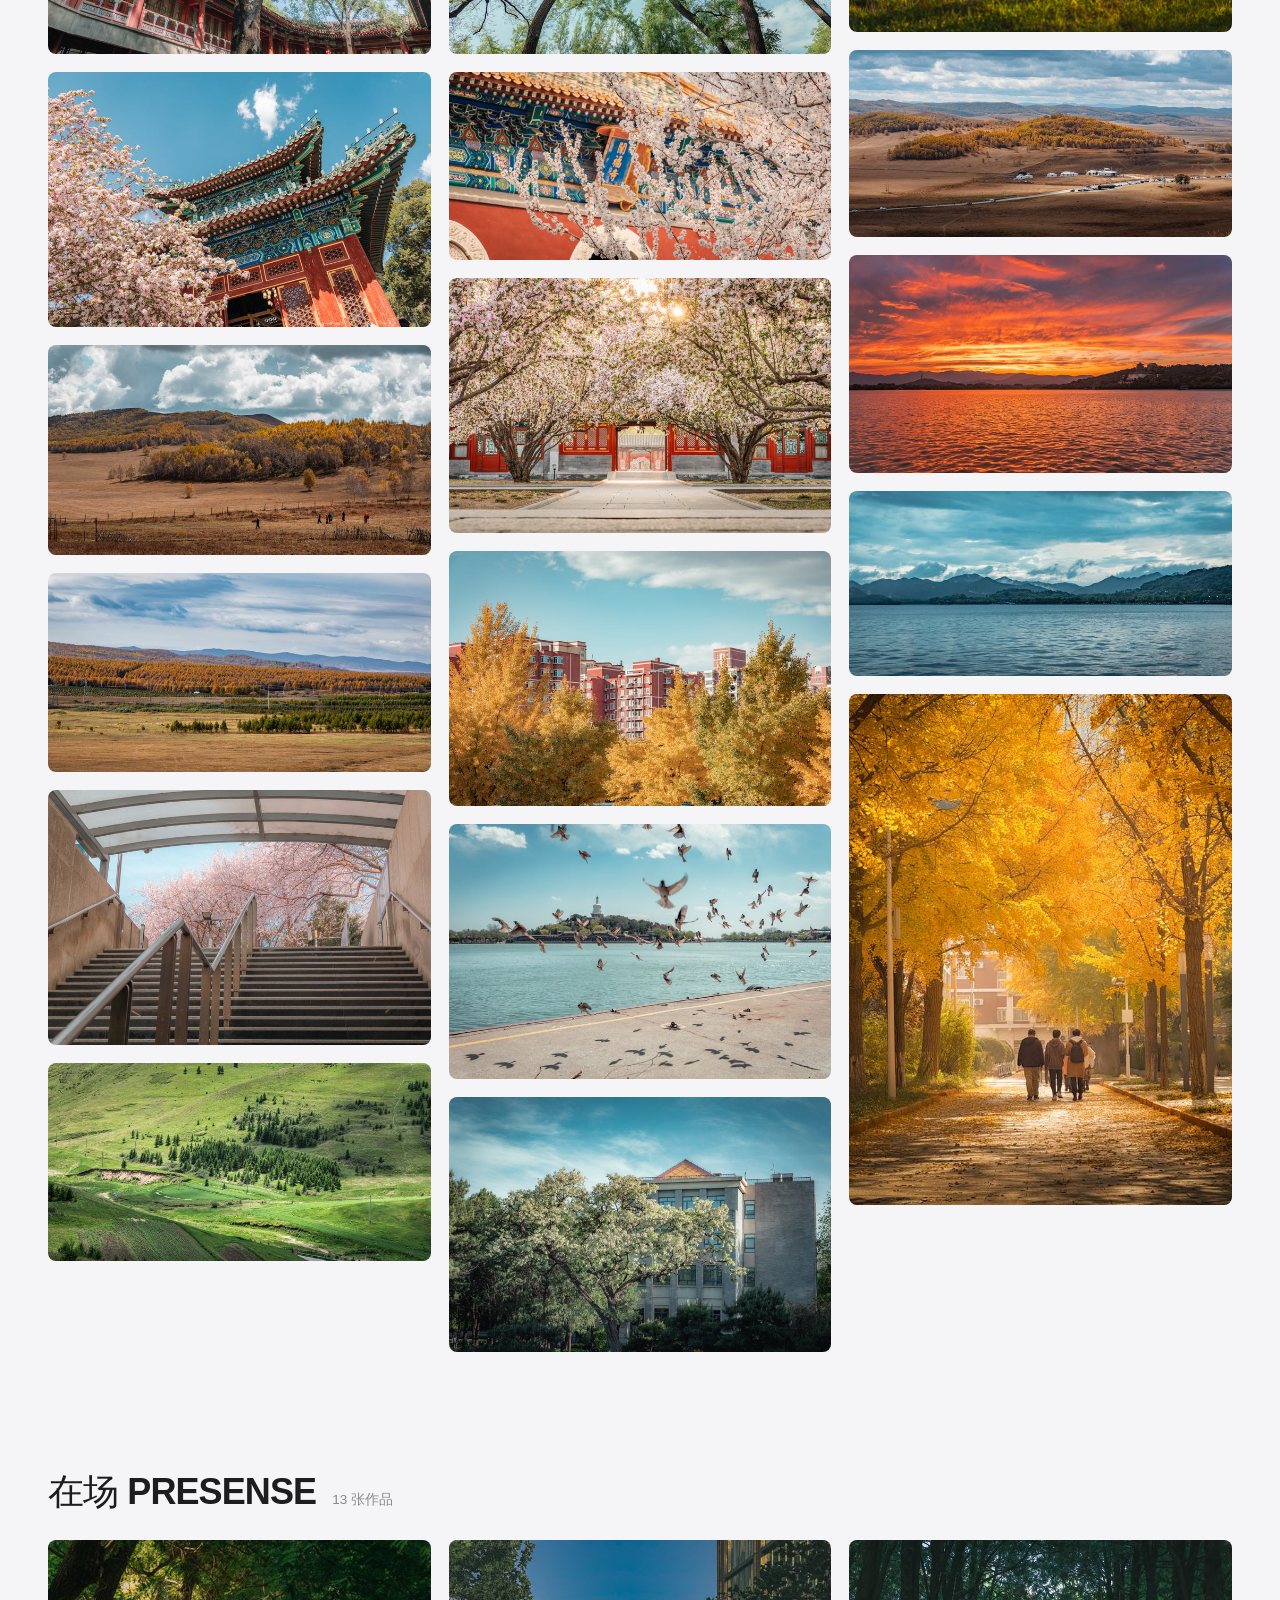
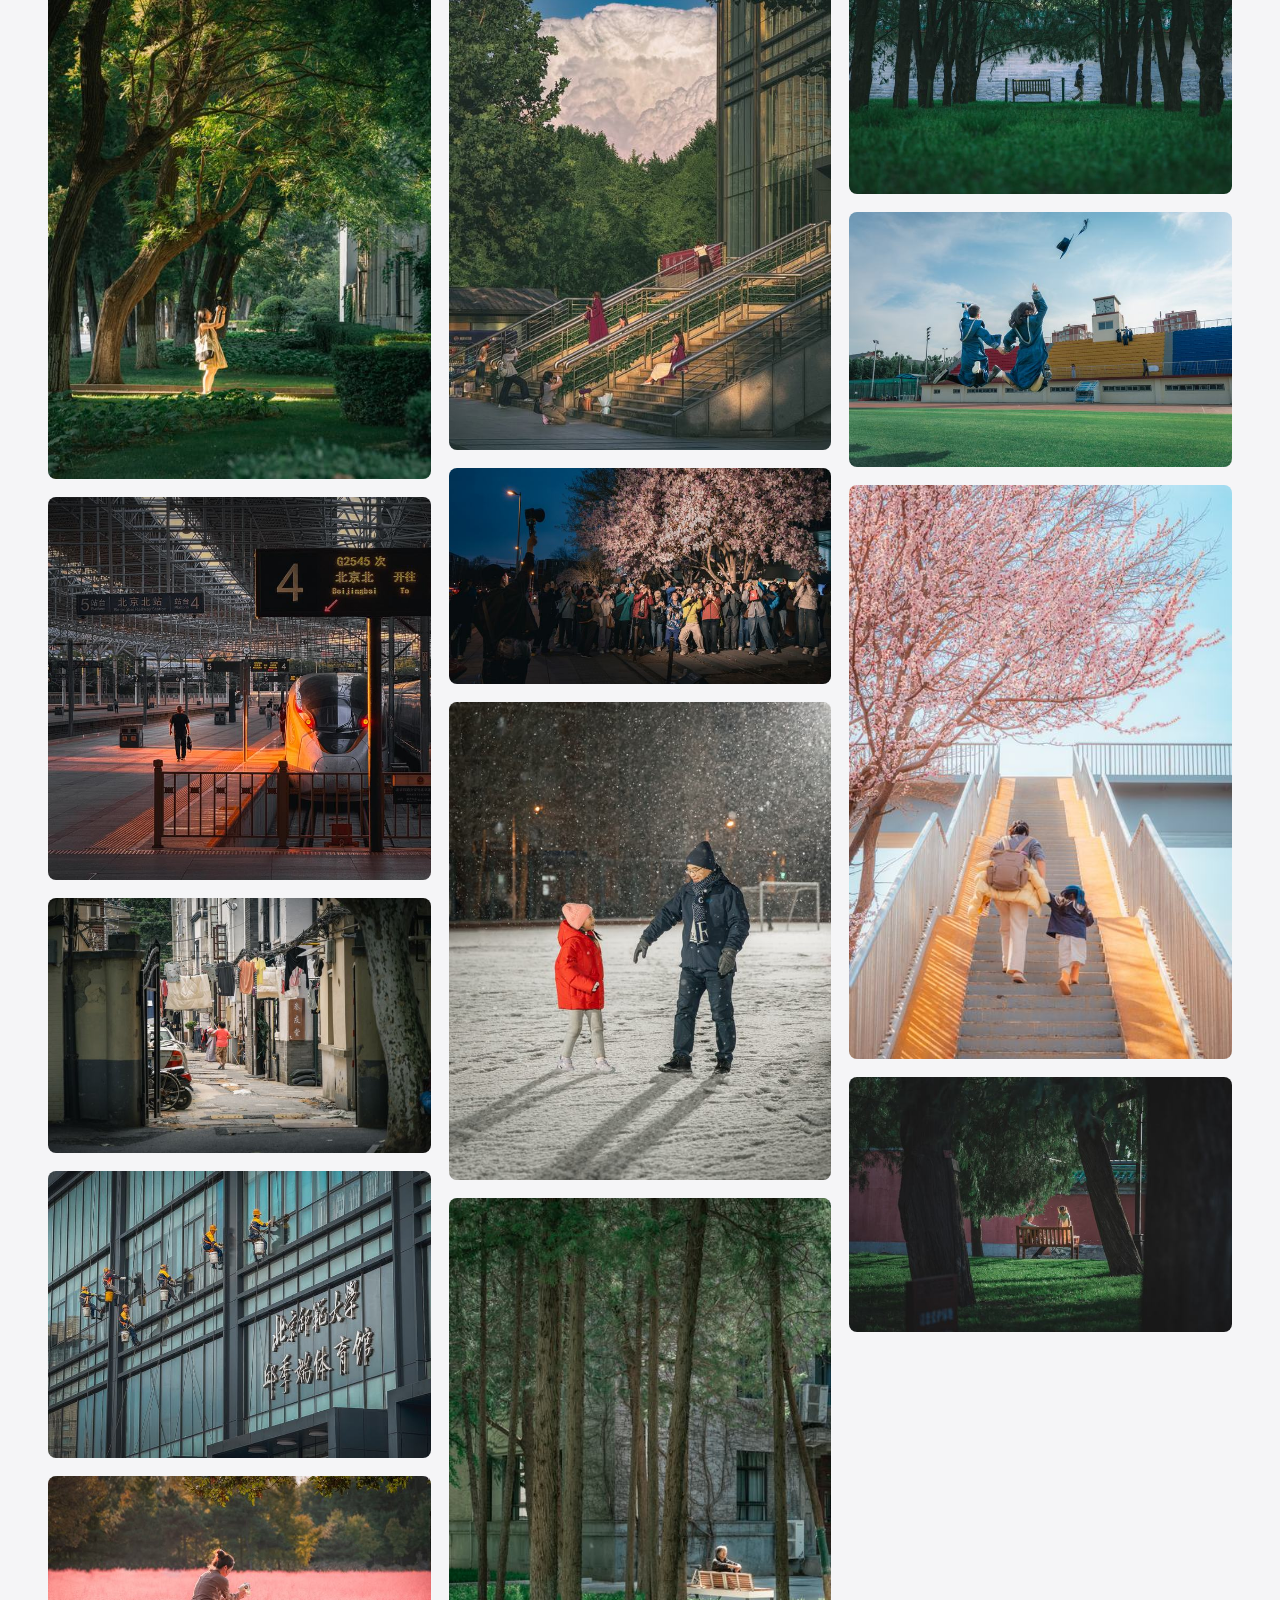
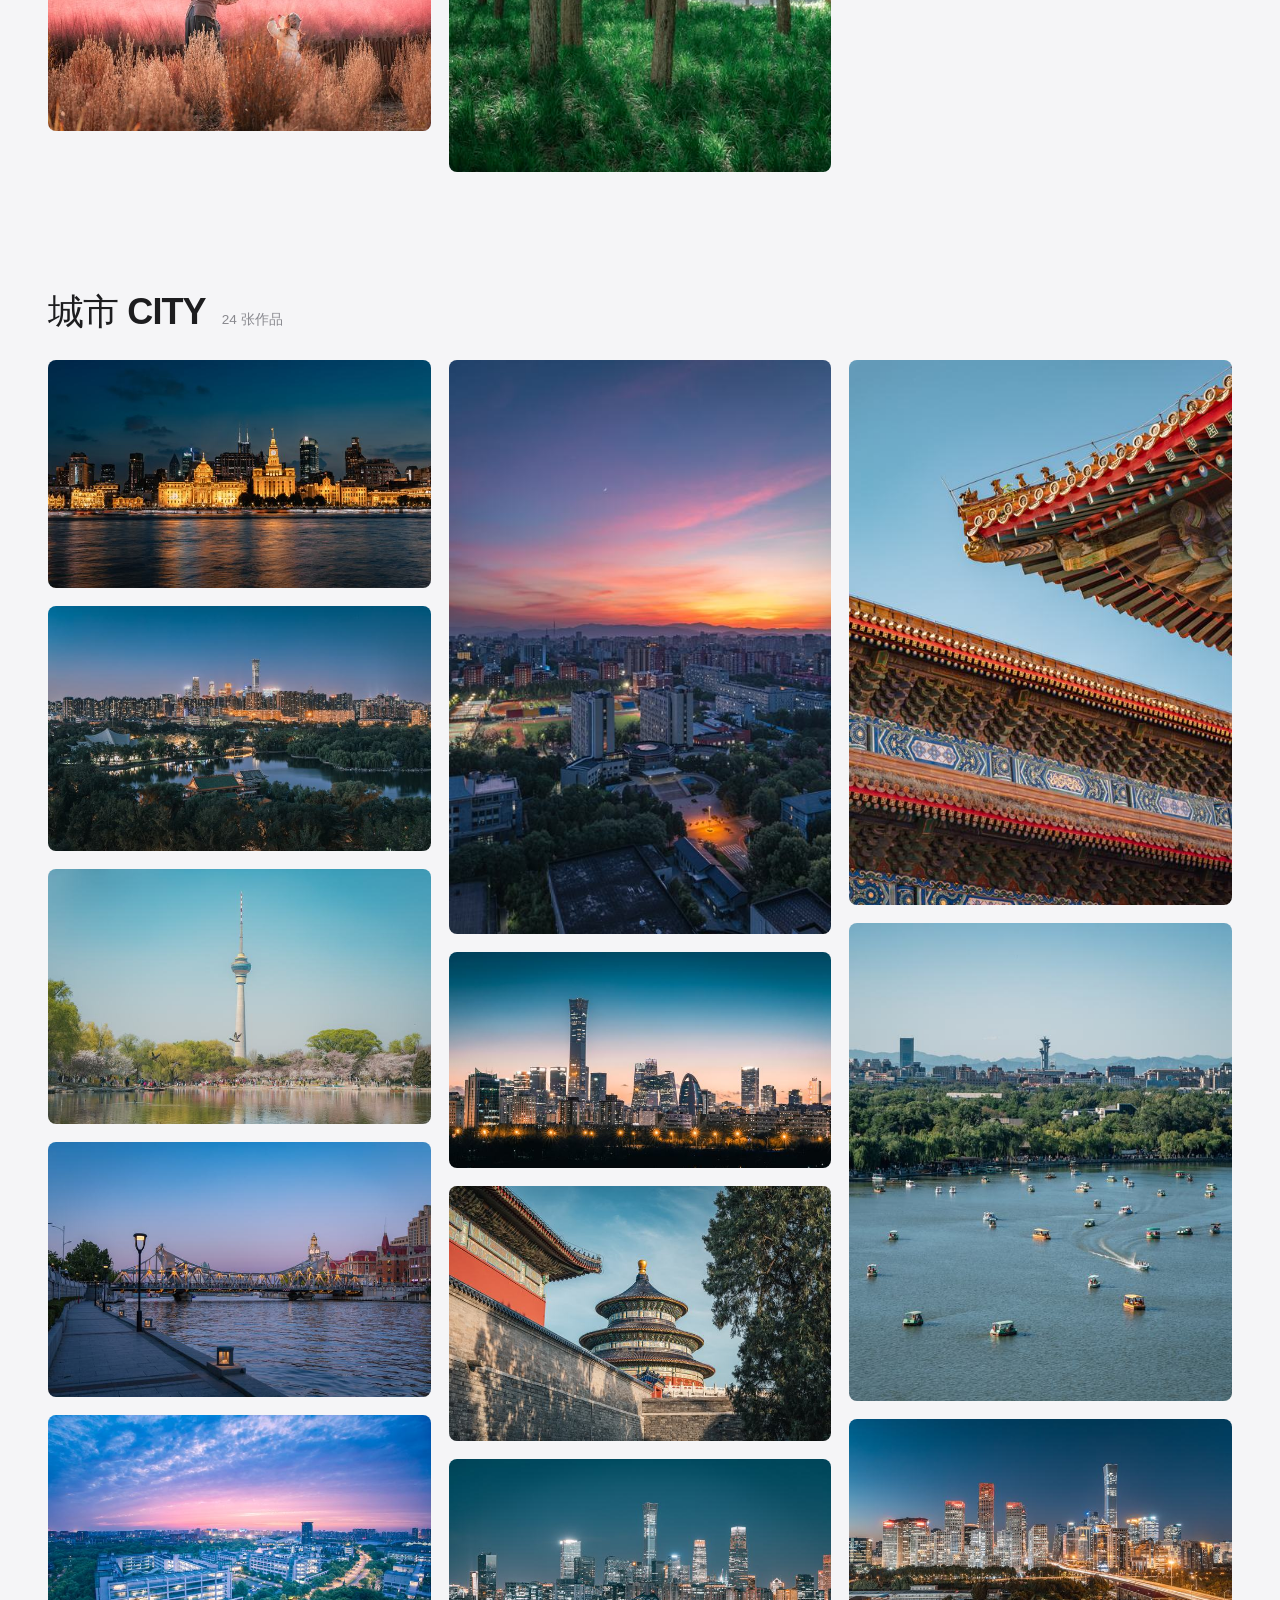
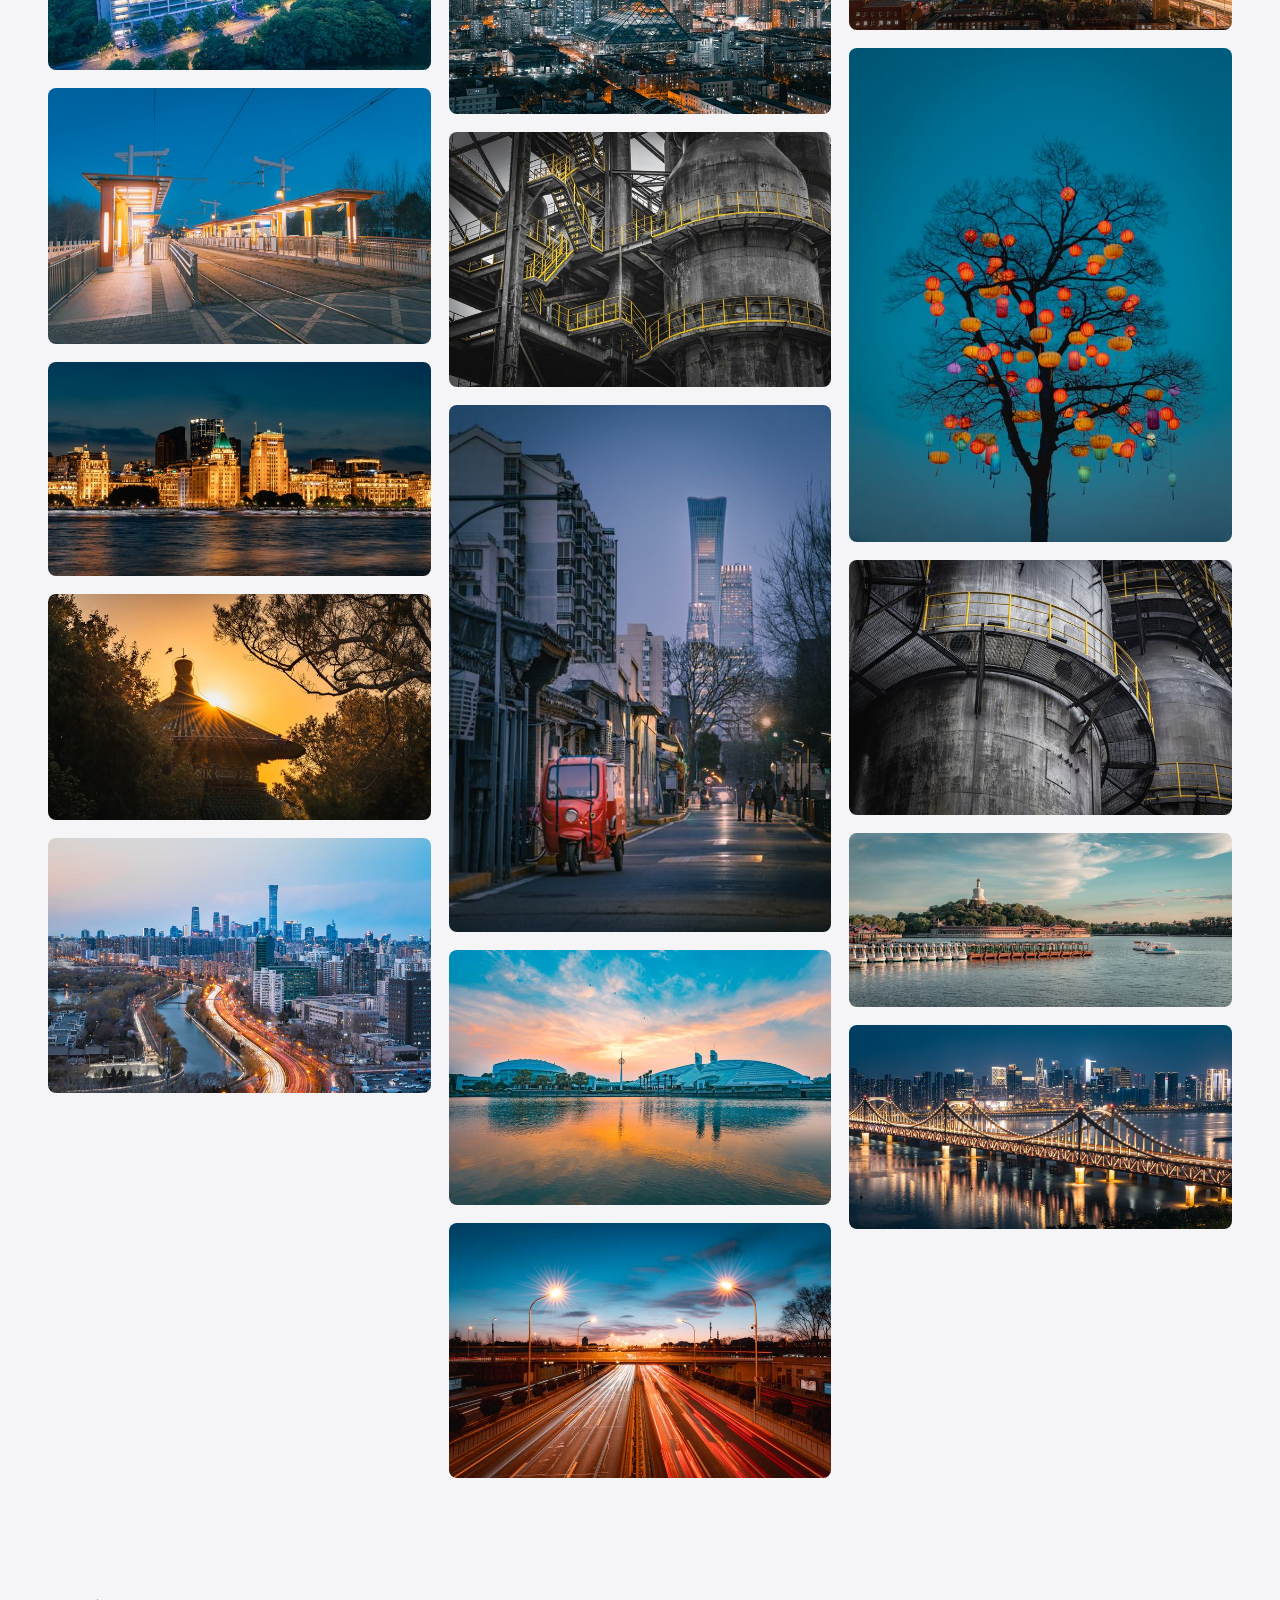
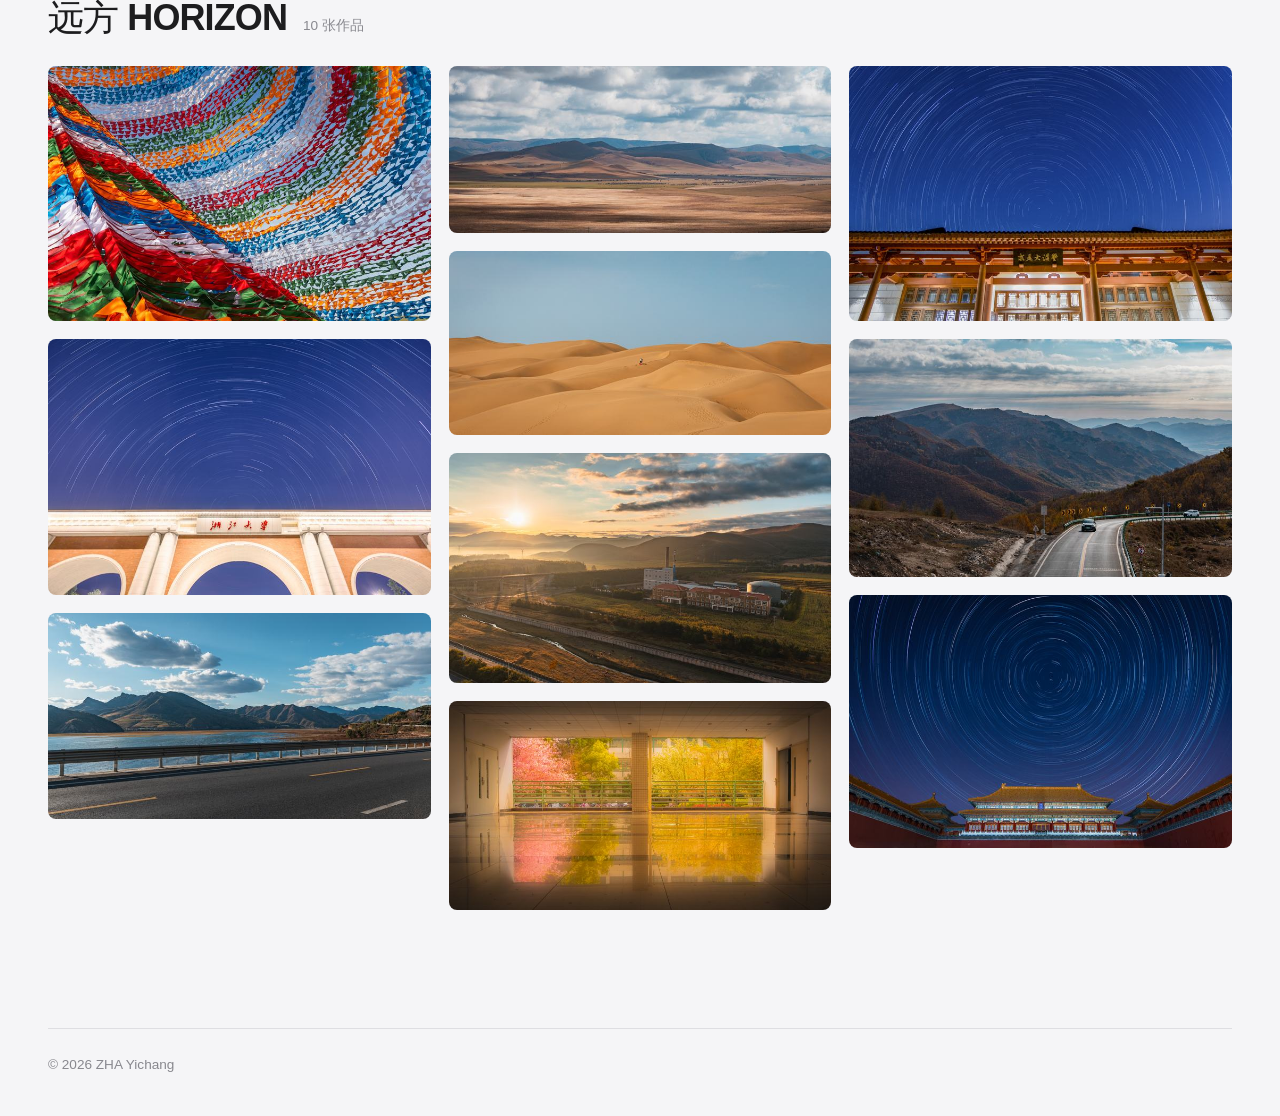
==== commit 830b7e07: "Ask search engines not to index site pages" ====
--- a/photography/index.html
+++ b/photography/index.html
@@ -3,6 +3,7 @@
 <head>
   <meta charset="utf-8">
   <meta name="viewport" content="width=device-width, initial-scale=1">
+  <meta name="robots" content="noindex">
   <meta name="theme-color" content="#f5f5f7">
   <title>摄影作品集</title>
   <meta name="description" content="查一畅的摄影作品集。">
